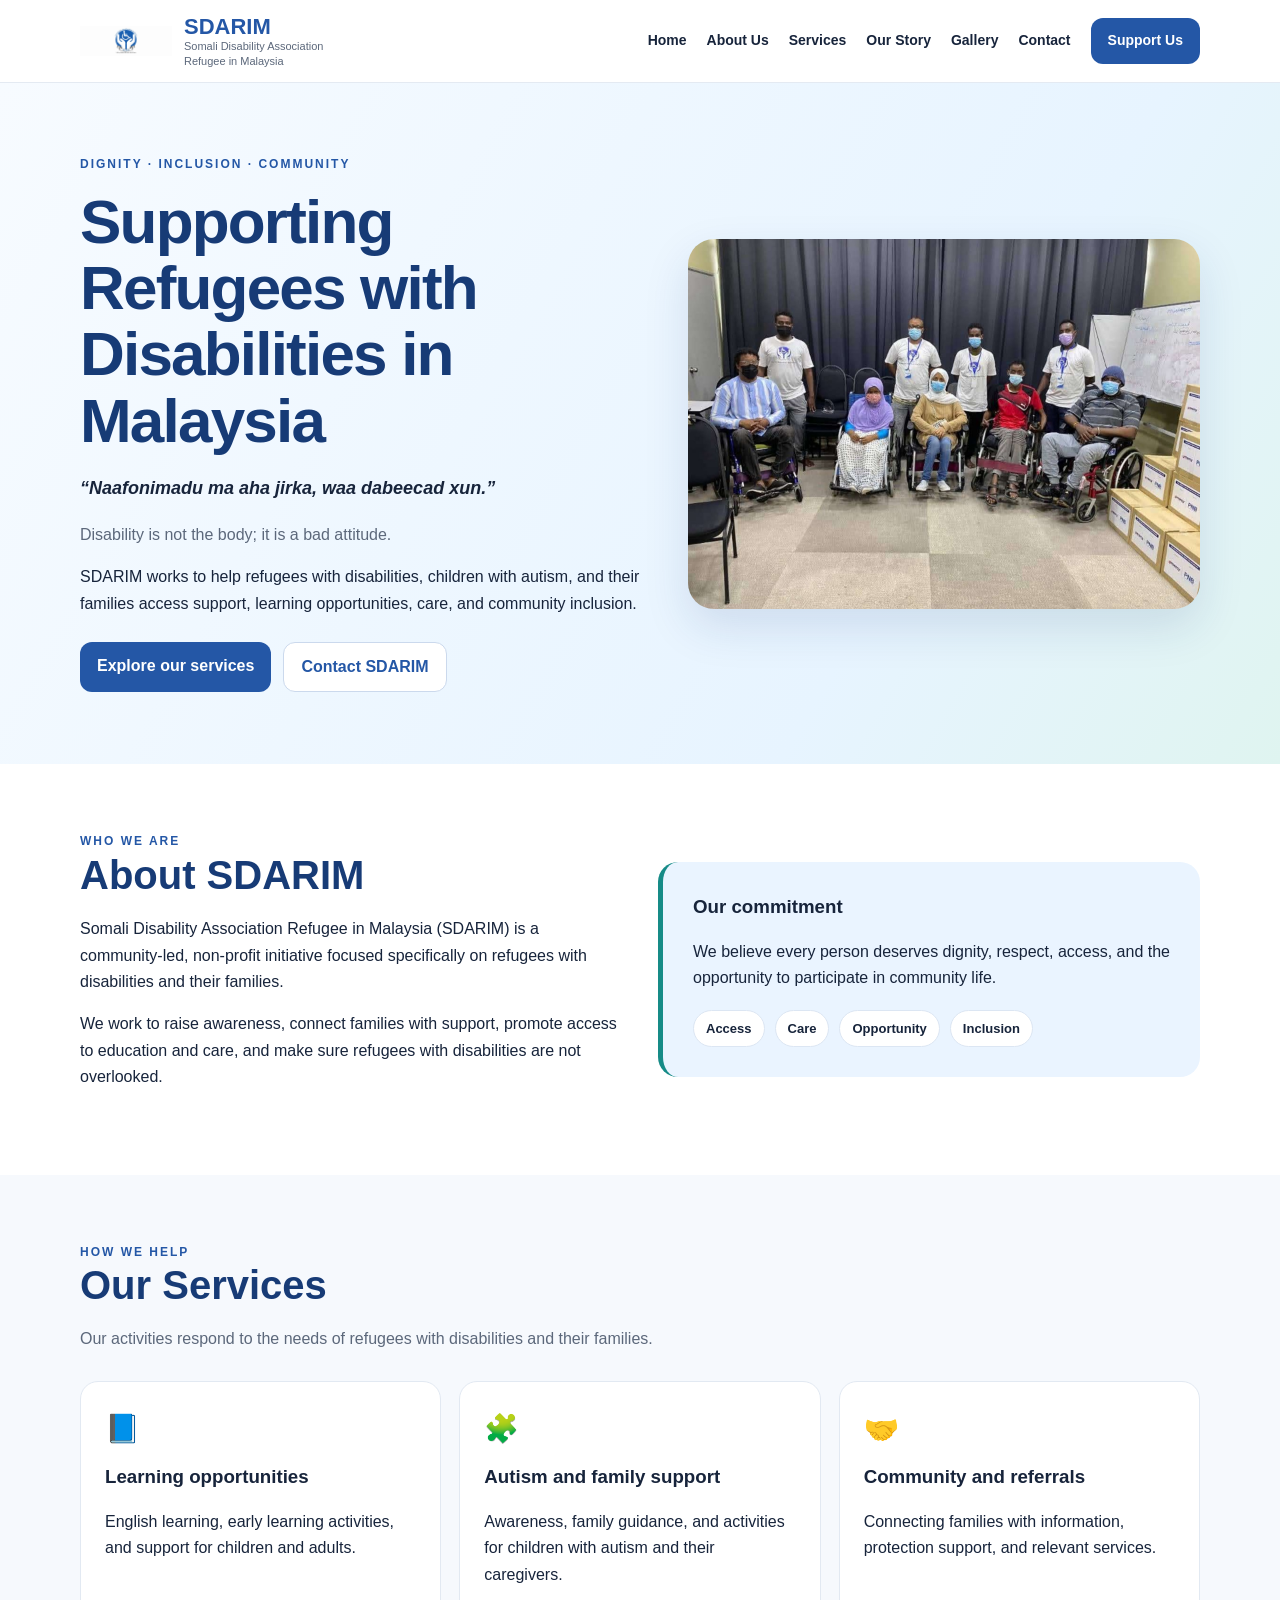
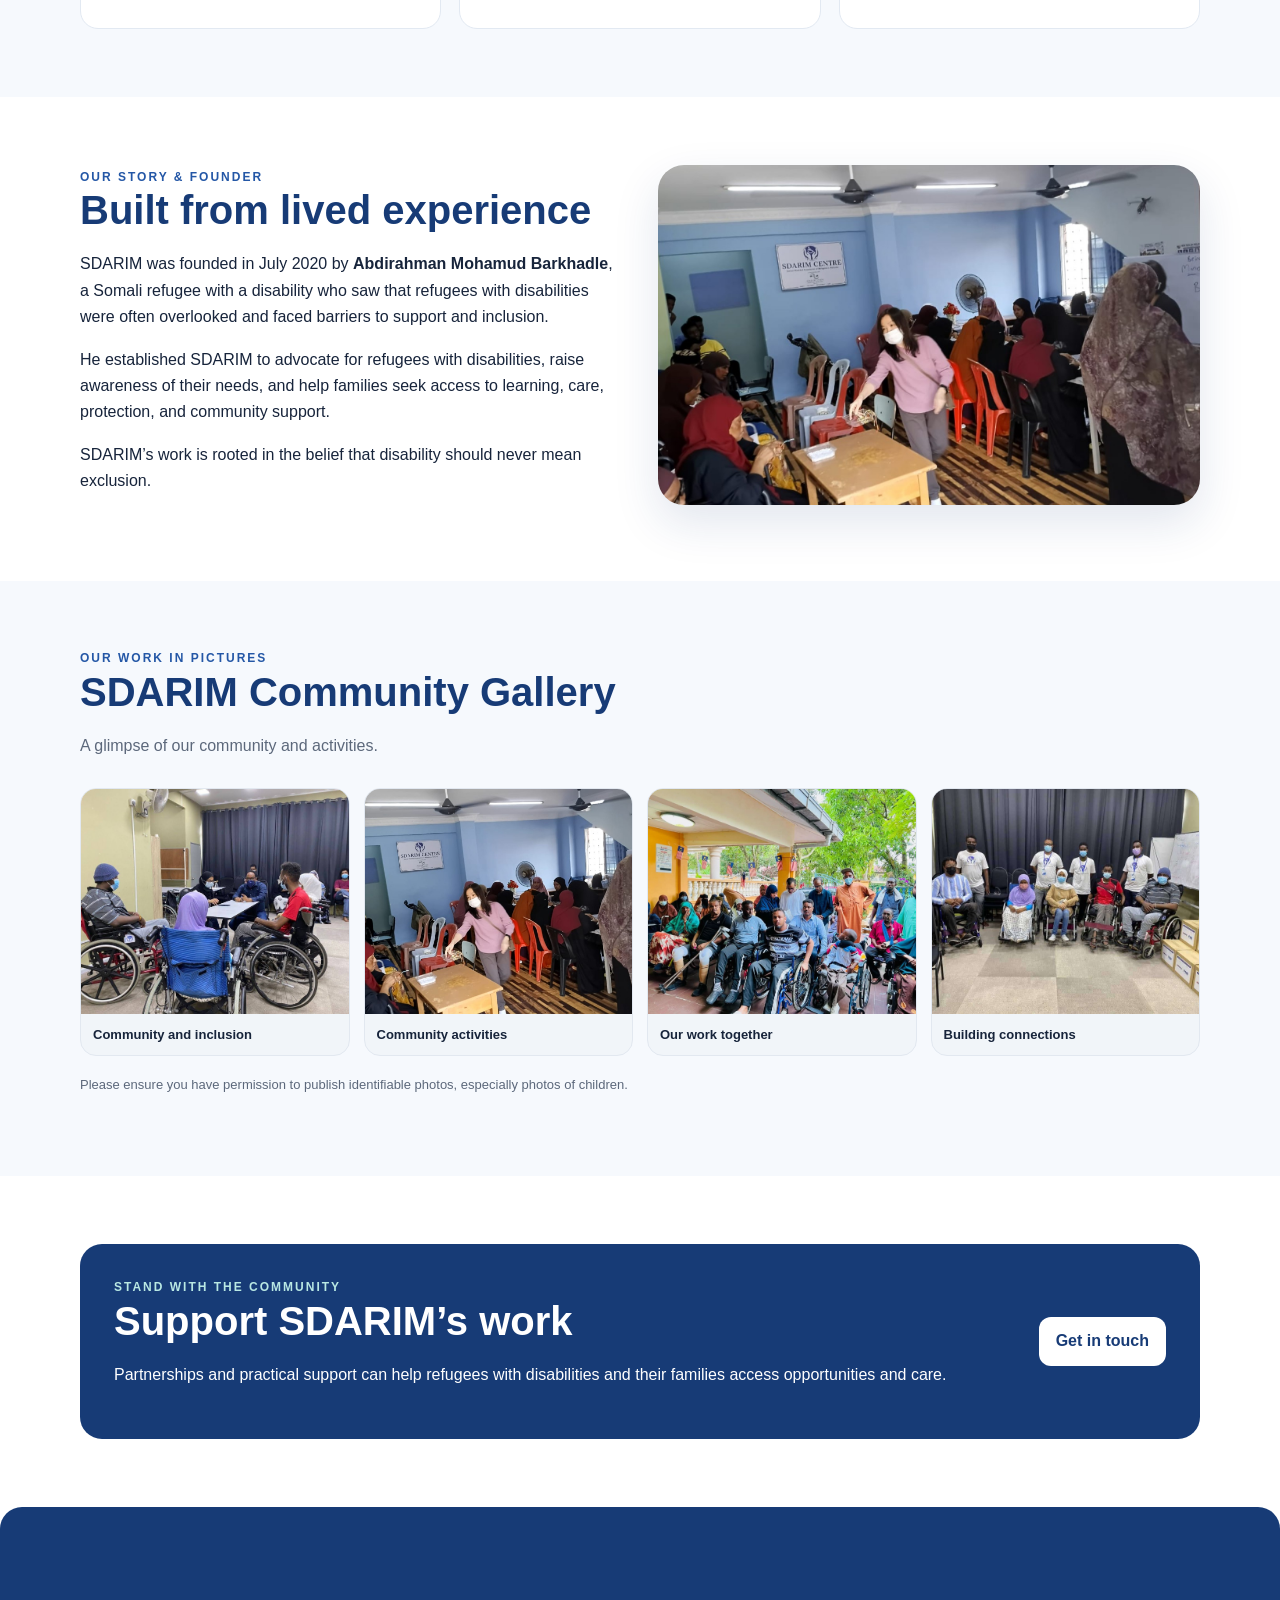
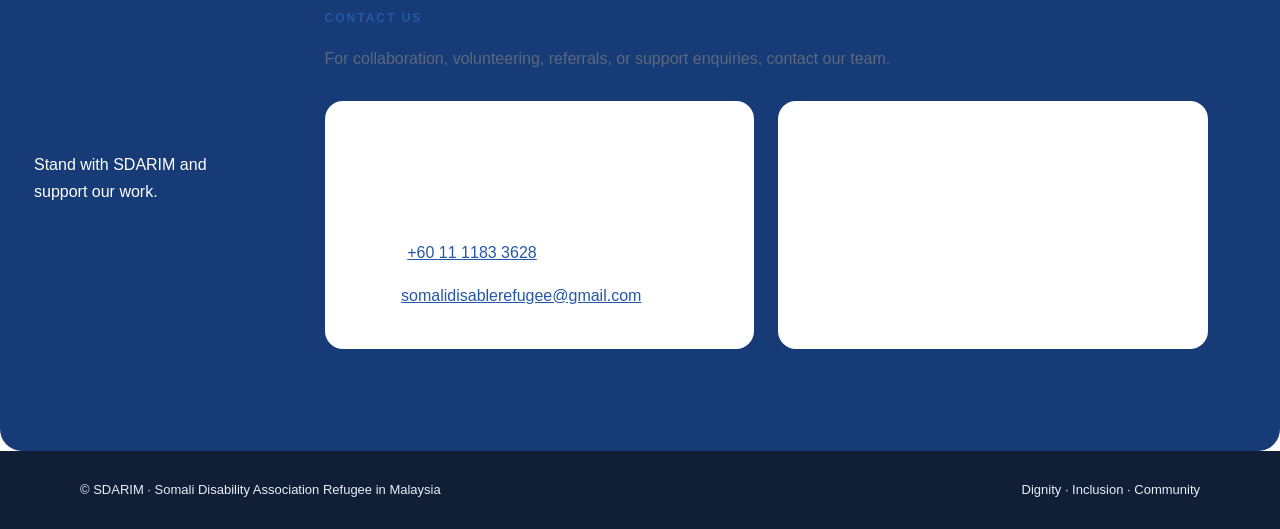
==== index.html @ 7290eeb4 "Update contact section in index.html Removed the heading from the contact section." ====
<!doctype html>
<html lang="en">
<head><meta name="google-site-verification" content="g4k-DjgxUIbmxsWFQPEtXurt75LcQ8C3dxma7ELyv8w" />
  <meta charset="utf-8">
  <meta name="viewport" content="width=device-width, initial-scale=1">
  <meta name="description" content="SDARIM advocates for refugees with disabilities and supports their families in Malaysia.">
  <title>SDARIM | Somali Disability Association Refugee in Malaysia</title>
  <style>
    :root{--blue:#2457a6;--blue-dark:#173b76;--sky:#eaf4ff;--teal:#168b87;--ink:#17243b;--muted:#5c687b;--white:#fff}
    *{box-sizing:border-box}html{scroll-behavior:smooth}body{margin:0;font-family:Arial,Helvetica,sans-serif;color:var(--ink);line-height:1.65;background:#fff}
    a{color:inherit}.wrap{width:min(1120px,92%);margin:auto}.site-header{position:sticky;top:0;z-index:10;background:rgba(255,255,255,.97);border-bottom:1px solid #e4eaf2}
    .header-inner{display:flex;align-items:center;justify-content:space-between;gap:22px;min-height:82px}.brand{display:flex;align-items:center;gap:12px;text-decoration:none;min-width:205px}.brand-mark{width:92px;height:60px;object-fit:contain;display:block}.brand strong{display:block;font-size:22px;color:var(--blue);line-height:1.15}.brand small{display:block;font-size:11px;line-height:1.3;color:var(--muted);max-width:180px}
    nav{display:flex;align-items:center;gap:20px;flex-wrap:wrap}nav a{text-decoration:none;font-size:14px;font-weight:700}nav a:hover{color:var(--blue)}.support-link,.btn{display:inline-block;border-radius:12px;padding:11px 17px;background:var(--blue);color:#fff;text-decoration:none;font-weight:700;border:0}.support-link:hover,.btn:hover{background:var(--blue-dark)}
    .hero{background:linear-gradient(120deg,#f7fbff 0%,#e7f4ff 70%,#dff4f0 100%);padding:72px 0}.hero-grid{display:grid;grid-template-columns:1.05fr .95fr;gap:42px;align-items:center}.eyebrow{text-transform:uppercase;letter-spacing:2px;font-size:12px;font-weight:800;color:var(--blue)}h1{font-size:clamp(38px,5.5vw,62px);line-height:1.07;letter-spacing:-1.8px;margin:14px 0 20px;color:var(--blue-dark)}h2{font-size:clamp(28px,4vw,40px);line-height:1.15;margin:0 0 18px;color:var(--blue-dark)}h3{margin:0 0 9px}.tagline{font-weight:800;font-style:italic;font-size:18px}.muted{color:var(--muted)}.hero-photo{width:100%;height:370px;object-fit:cover;border-radius:26px;box-shadow:0 18px 45px #183b7620}.hero-actions{display:flex;gap:12px;flex-wrap:wrap;margin-top:25px}.btn.secondary{background:#fff;color:var(--blue);border:1px solid #cbd9ed}
    section{padding:68px 0}.section-intro{max-width:760px;margin-bottom:28px}.about-grid,.story-grid{display:grid;grid-template-columns:1fr 1fr;gap:36px;align-items:center}.soft{background:#f6f9fd}.story-card{background:var(--sky);padding:30px;border-radius:20px;border-left:5px solid var(--teal)}.pill-row{display:flex;gap:10px;flex-wrap:wrap;margin-top:18px}.pill{background:#fff;border:1px solid #dce6f3;border-radius:999px;padding:7px 12px;font-size:13px;font-weight:700}
    .cards{display:grid;grid-template-columns:repeat(3,1fr);gap:18px}.card{padding:24px;border:1px solid #e2e9f2;border-radius:18px;background:#fff}.card-icon{font-size:28px;margin-bottom:10px}.gallery{display:grid;grid-template-columns:repeat(4,1fr);gap:14px}.gallery figure{margin:0;border-radius:16px;overflow:hidden;background:#f1f5f9;border:1px solid #e2e8f0}.gallery img{display:block;width:100%;height:225px;object-fit:cover}.gallery figcaption{padding:10px 12px;font-size:13px;font-weight:700}.callout{background:var(--blue-dark);color:#fff;border-radius:22px;padding:34px;display:flex;align-items:center;justify-content:space-between;gap:24px}.callout h2{color:#fff}.callout .btn{background:#fff;color:var(--blue-dark);white-space:nowrap}.contact-grid{display:grid;grid-template-columns:1fr 1fr;gap:24px}.contact-box{background:#ffffff;border-radius:18px;padding:24px}.contact-box a{color:var(--blue);overflow-wrap:anywhere}.site-footer{background:#101e36;color:#e7eef8;padding:28px 0;font-size:13px}.footer-inner{display:flex;justify-content:space-between;gap:16px;flex-wrap:wrap}
    @media(max-width:800px){.header-inner{align-items:flex-start;padding:14px 0;flex-direction:column}nav{gap:12px}.hero{padding:48px 0}.hero-grid,.about-grid,.story-grid,.contact-grid{grid-template-columns:1fr}.hero-photo{height:280px}.cards{grid-template-columns:1fr}.gallery{grid-template-columns:repeat(2,1fr)}section{padding:48px 0}.callout{align-items:flex-start;flex-direction:column}}
    @media(max-width:430px){.gallery{grid-template-columns:1fr}.gallery img{height:240px}nav a{font-size:13px}.brand-mark{width:42px;height:42px}}
    .contact-grid > div {
  background: #ffffff;
  min-height: 180px;
  border-radius: 18px;
  padding: 24px;
  box-sizing: border-box;
}
  </style>
</head>
<body>
<header class="site-header">
  <div class="wrap header-inner">
    <a class="brand" href="#home" aria-label="SDARIM home"><img class="brand-mark" src="sdarim-logo.jpg" alt="Official SDARIM logo"><span><strong>SDARIM</strong><small>Somali Disability Association Refugee in Malaysia</small></span></a>
    <nav aria-label="Main navigation">
      <a href="#home">Home</a><a href="#about">About Us</a><a href="#services">Services</a><a href="#story">Our Story</a><a href="#gallery">Gallery</a><a href="#contact">Contact</a><a class="support-link" href="#support">Support Us</a>
    </nav>
  </div>
</header>
<main>
  <section class="hero" id="home"><div class="wrap hero-grid">
    <div><div class="eyebrow">Dignity · Inclusion · Community</div><h1>Supporting Refugees with Disabilities in Malaysia</h1>
      <p class="tagline">“Naafonimadu ma aha jirka, waa dabeecad xun.”</p><p class="muted">Disability is not the body; it is a bad attitude.</p>
      <p>SDARIM works to help refugees with disabilities, children with autism, and their families access support, learning opportunities, care, and community inclusion.</p>
      <div class="hero-actions"><a class="btn" href="#services">Explore our services</a><a class="btn secondary" href="#contact">Contact SDARIM</a></div>
    </div>
    <img class="hero-photo" src="sdarim-community-1.jpg" alt="SDARIM community activity">
  </div></section>
  <section id="about"><div class="wrap about-grid">
    <div><div class="eyebrow">Who we are</div><h2>About SDARIM</h2><p>Somali Disability Association Refugee in Malaysia (SDARIM) is a community-led, non-profit initiative focused specifically on refugees with disabilities and their families.</p><p>We work to raise awareness, connect families with support, promote access to education and care, and make sure refugees with disabilities are not overlooked.</p></div>
    <div class="story-card"><h3>Our commitment</h3><p>We believe every person deserves dignity, respect, access, and the opportunity to participate in community life.</p><div class="pill-row"><span class="pill">Access</span><span class="pill">Care</span><span class="pill">Opportunity</span><span class="pill">Inclusion</span></div></div>
  </div></section>
  <section class="soft" id="services"><div class="wrap"><div class="section-intro"><div class="eyebrow">How we help</div><h2>Our Services</h2><p class="muted">Our activities respond to the needs of refugees with disabilities and their families.</p></div>
    <div class="cards">
      <article class="card"><div class="card-icon">📘</div><h3>Learning opportunities</h3><p>English learning, early learning activities, and support for children and adults.</p></article>
      <article class="card"><div class="card-icon">🧩</div><h3>Autism and family support</h3><p>Awareness, family guidance, and activities for children with autism and their caregivers.</p></article>
      <article class="card"><div class="card-icon">🤝</div><h3>Community and referrals</h3><p>Connecting families with information, protection support, and relevant services.</p></article>
    </div>
  </div></section>
  <section id="story"><div class="wrap story-grid">
    <div><div class="eyebrow">Our Story & Founder</div><h2>Built from lived experience</h2><p>SDARIM was founded in July 2020 by <strong>Abdirahman Mohamud Barkhadle</strong>, a Somali refugee with a disability who saw that refugees with disabilities were often overlooked and faced barriers to support and inclusion.</p><p>He established SDARIM to advocate for refugees with disabilities, raise awareness of their needs, and help families seek access to learning, care, protection, and community support.</p><p>SDARIM’s work is rooted in the belief that disability should never mean exclusion.</p></div>
    <figure style="margin:0"><img class="hero-photo" style="height:340px" src="sdarim-centre-1.jpg" alt="SDARIM community and disability inclusion activity"></figure>
  </div></section>
  <section class="soft" id="gallery"><div class="wrap"><div class="section-intro"><div class="eyebrow">Our work in pictures</div><h2>SDARIM Community Gallery</h2><p class="muted">A glimpse of our community and activities.</p></div>
    <div class="gallery">
      <figure><img src="sdarim-community-2.jpg" alt="SDARIM community photo"><figcaption>Community and inclusion</figcaption></figure>
      <figure><img src="sdarim-centre-1.jpg" alt="SDARIM community activity"><figcaption>Community activities</figcaption></figure>
      <figure><img src="sdarim-community-3.jpg" alt="SDARIM activity photo"><figcaption>Our work together</figcaption></figure>
      <figure><img src="sdarim-community-1.jpg" alt="SDARIM group activity"><figcaption>Building connections</figcaption></figure>
    </div>
    <p class="muted" style="font-size:13px;margin-top:18px">Please ensure you have permission to publish identifiable photos, especially photos of children.</p>
  </div></section>
  <section id="support"><div class="wrap"><div class="callout"><div><div class="eyebrow" style="color:#b9e8e3">Stand with the community</div><h2>Support SDARIM’s work</h2><p>Partnerships and practical support can help refugees with disabilities and their families access opportunities and care.</p></div><a class="btn" href="#contact">Get in touch</a></div></div></section>
  
    <div class="callout">
      Stand with SDARIM and support our work.
  <section id="contact"><div class="wrap"><div class="section-intro"><div class="eyebrow">Contact us</div><h2></h2><p class="muted">For collaboration, volunteering, referrals, or support enquiries, contact our team.</p></div>
    <div class="contact-grid"><div class="contact-box"><h3>SDARIM Centre</h3><p>SH-8, Jalan Sampadi,<br>Taman Setapak, 53000 Kuala Lumpur, Malaysia</p><p><strong>Phone:</strong> <a href="tel:+601111833628">+60 11 1183 3628</a></p><p><strong>Email:</strong> <a href="mailto:somalidisablerefugee@gmail.com">somalidisablerefugee@gmail.com</a></p></div><div class="contact-box"><h3>Our purpose</h3><p>Advocacy and community support for refugees with disabilities in Malaysia.</p><p>We welcome respectful collaboration that supports dignity, access, and inclusion.</p></div></div>
  </div></section>
</main>
<footer class="site-footer"><div class="wrap footer-inner"><span>© SDARIM · Somali Disability Association Refugee in Malaysia</span><span>Dignity · Inclusion · Community</span></div></footer>
</body>
</html>
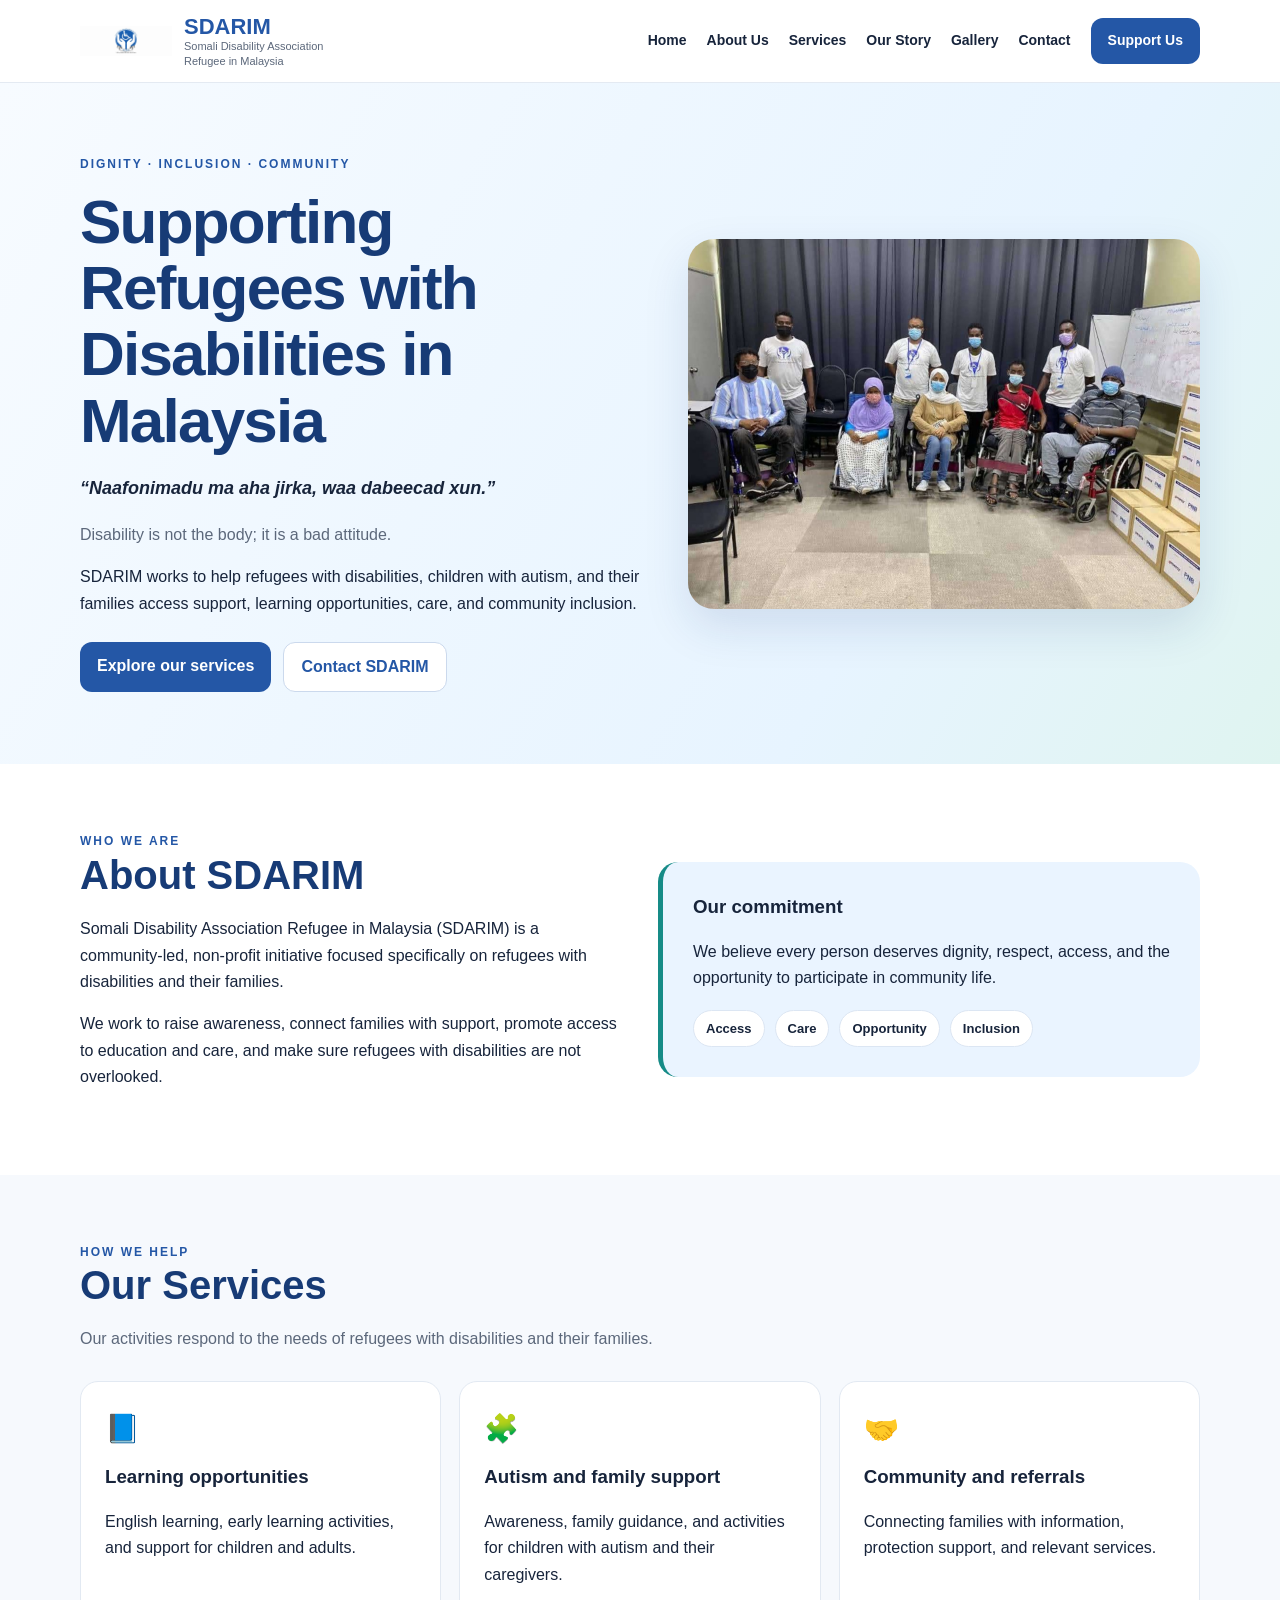
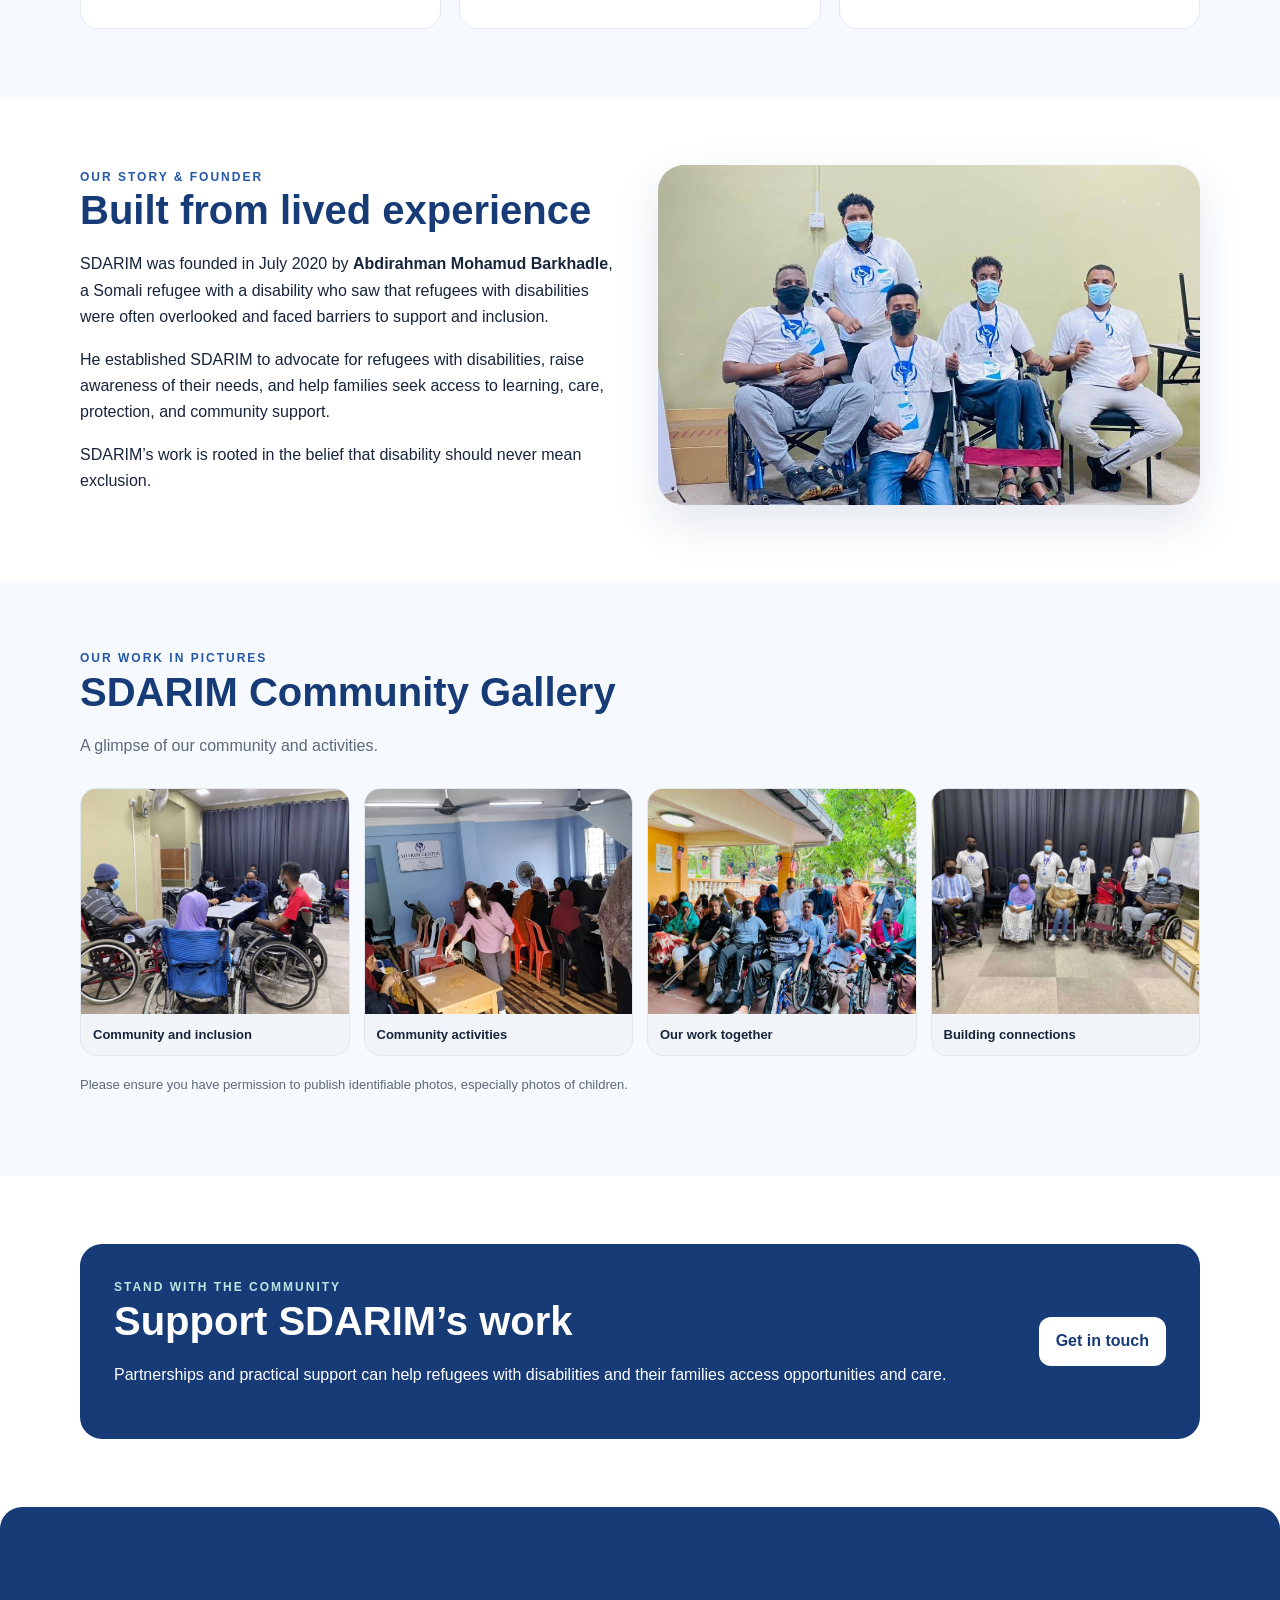
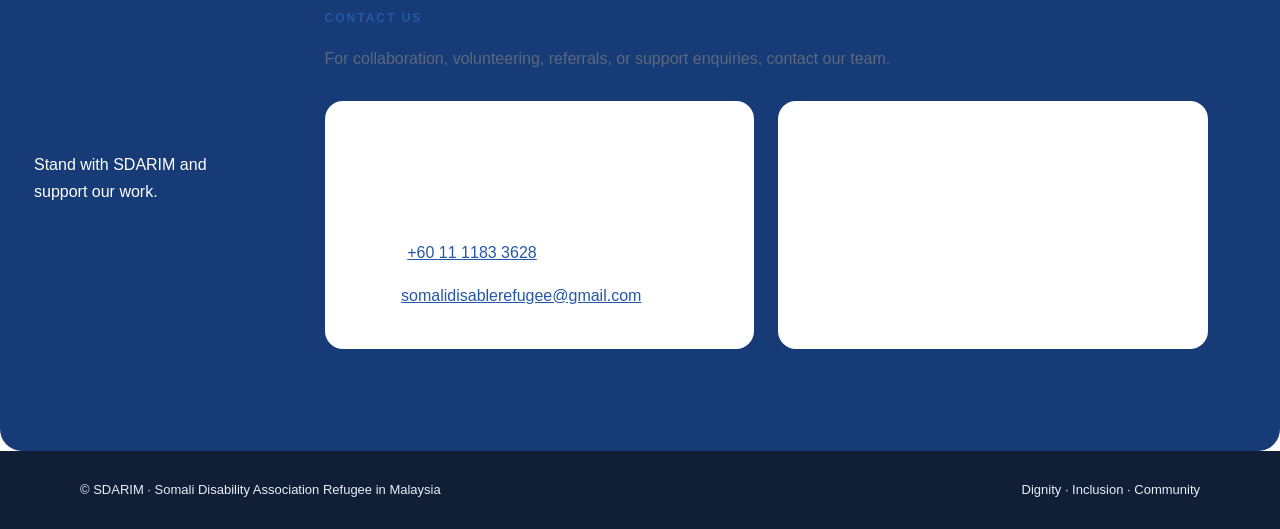
==== commit ffdb2676: "Update image source in index.html" ====
--- a/index.html
+++ b/index.html
@@ -56,7 +56,7 @@
   </div></section>
   <section id="story"><div class="wrap story-grid">
     <div><div class="eyebrow">Our Story & Founder</div><h2>Built from lived experience</h2><p>SDARIM was founded in July 2020 by <strong>Abdirahman Mohamud Barkhadle</strong>, a Somali refugee with a disability who saw that refugees with disabilities were often overlooked and faced barriers to support and inclusion.</p><p>He established SDARIM to advocate for refugees with disabilities, raise awareness of their needs, and help families seek access to learning, care, protection, and community support.</p><p>SDARIM’s work is rooted in the belief that disability should never mean exclusion.</p></div>
-    <figure style="margin:0"><img class="hero-photo" style="height:340px" src="sdarim-centre-1.jpg" alt="SDARIM community and disability inclusion activity"></figure>
+    <figure style="margin:0"><img class="hero-photo" style="height:340px" src="IMG-20250208-WA0038.jpg" alt="SDARIM community and disability inclusion activity"></figure>
   </div></section>
   <section class="soft" id="gallery"><div class="wrap"><div class="section-intro"><div class="eyebrow">Our work in pictures</div><h2>SDARIM Community Gallery</h2><p class="muted">A glimpse of our community and activities.</p></div>
     <div class="gallery">
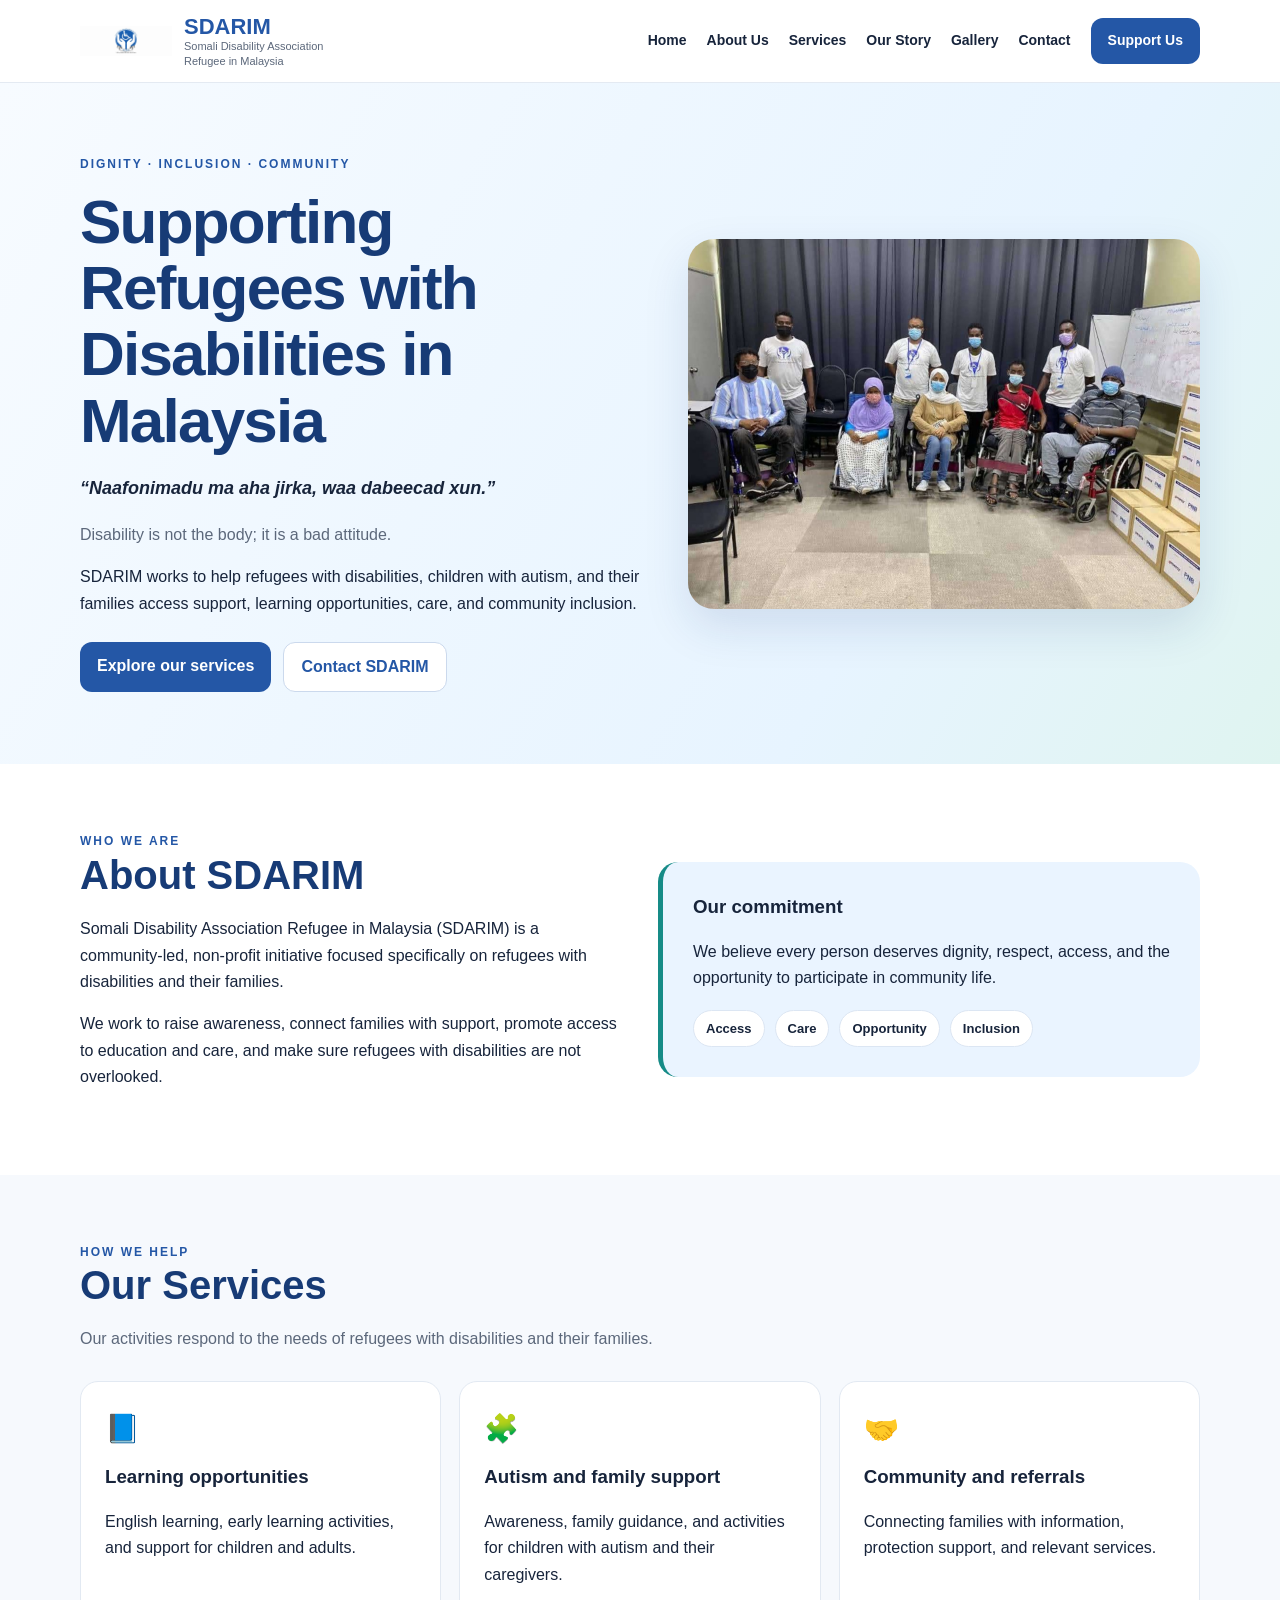
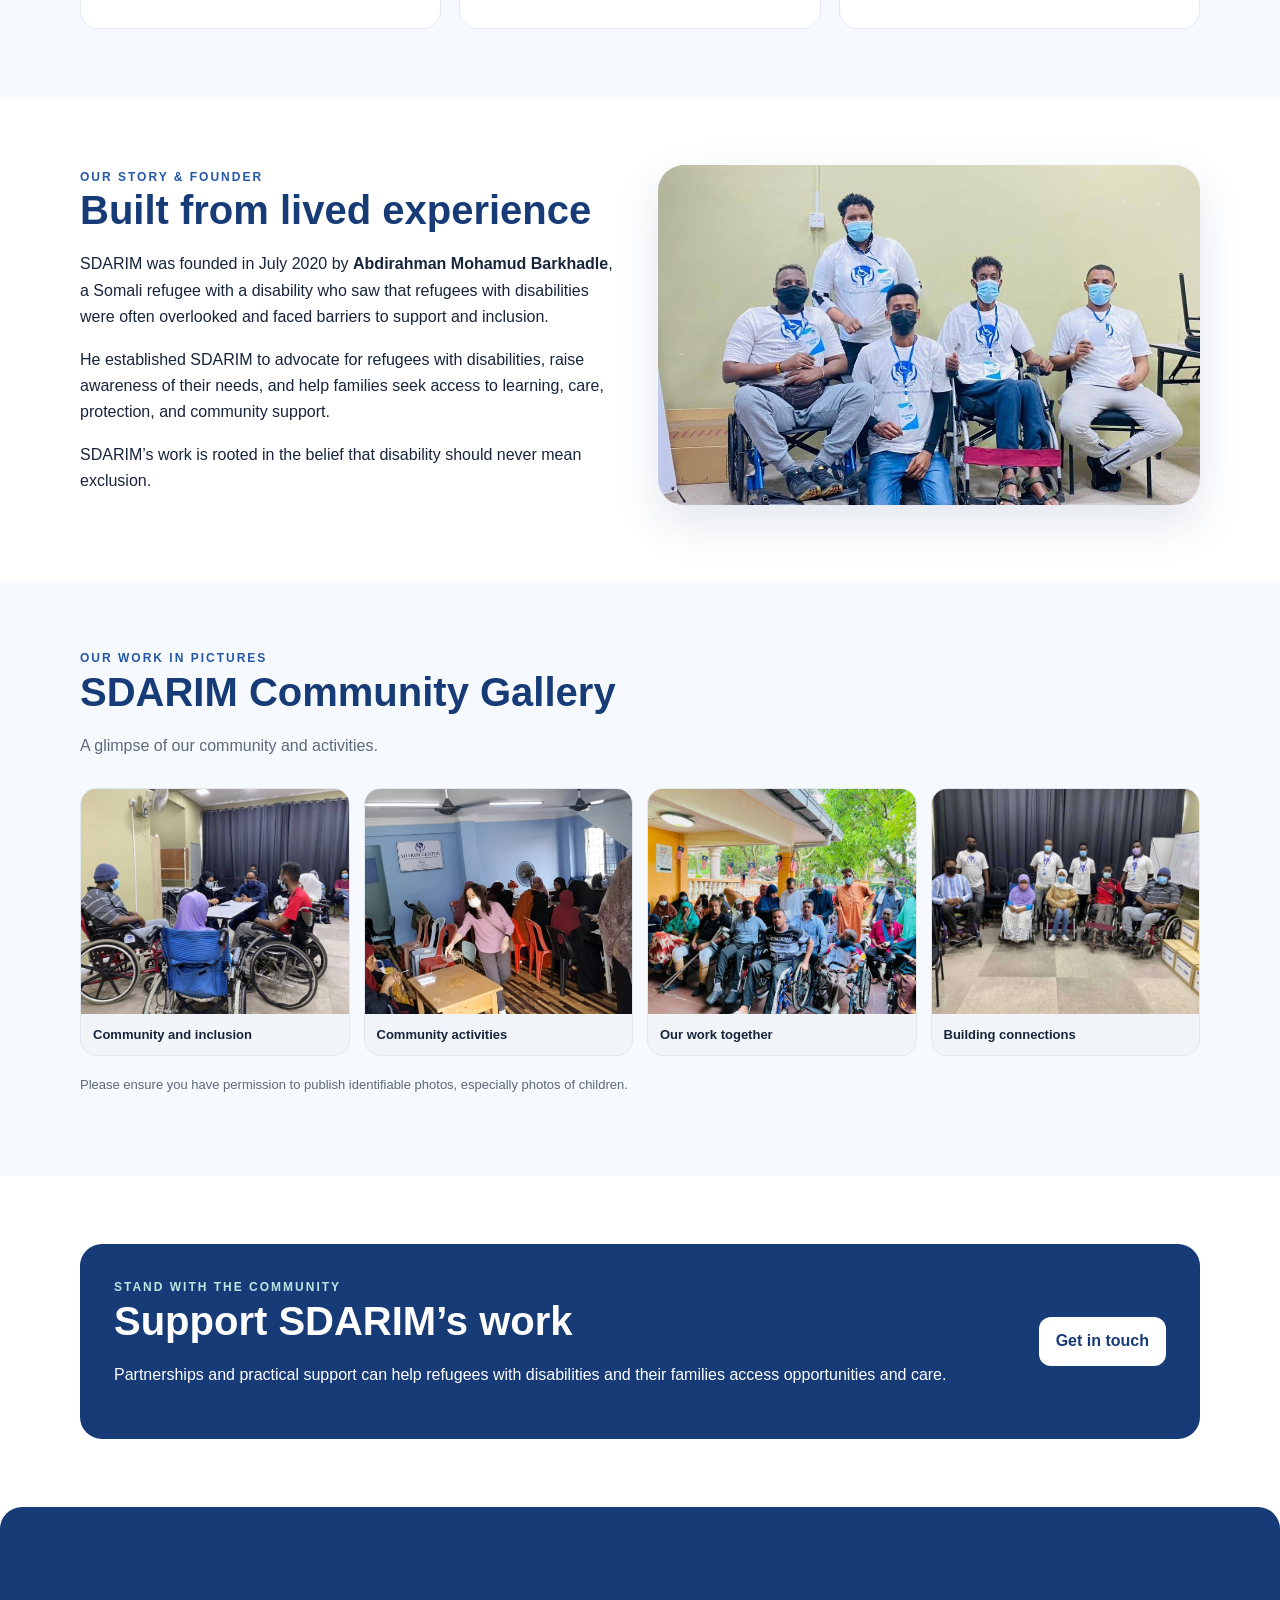
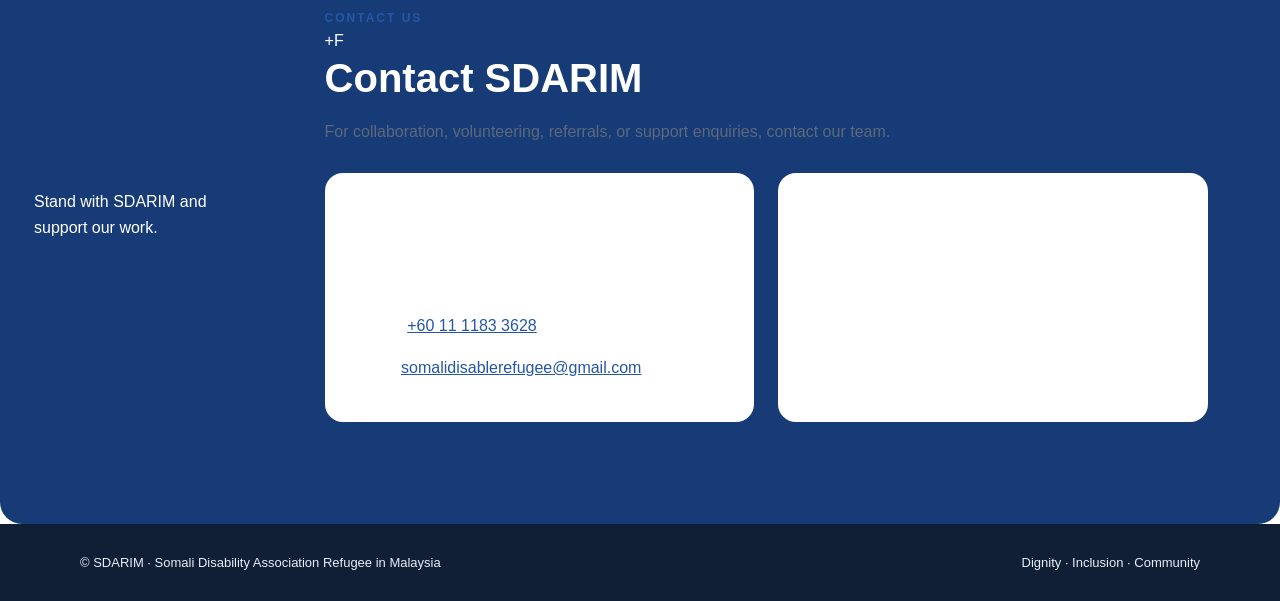
==== commit 54c14ebe: "Update index.html" ====
--- a/index.html
+++ b/index.html
@@ -71,7 +71,7 @@
   
     <div class="callout">
       Stand with SDARIM and support our work.
-  <section id="contact"><div class="wrap"><div class="section-intro"><div class="eyebrow">Contact us</div><h2></h2><p class="muted">For collaboration, volunteering, referrals, or support enquiries, contact our team.</p></div>
+  <section id="contact"><div class="wrap"><div class="section-intro"><div class="eyebrow">Contact us</div>+F<h2>Contact SDARIM</h2><p class="muted">For collaboration, volunteering, referrals, or support enquiries, contact our team.</p></div>
     <div class="contact-grid"><div class="contact-box"><h3>SDARIM Centre</h3><p>SH-8, Jalan Sampadi,<br>Taman Setapak, 53000 Kuala Lumpur, Malaysia</p><p><strong>Phone:</strong> <a href="tel:+601111833628">+60 11 1183 3628</a></p><p><strong>Email:</strong> <a href="mailto:somalidisablerefugee@gmail.com">somalidisablerefugee@gmail.com</a></p></div><div class="contact-box"><h3>Our purpose</h3><p>Advocacy and community support for refugees with disabilities in Malaysia.</p><p>We welcome respectful collaboration that supports dignity, access, and inclusion.</p></div></div>
   </div></section>
 </main>
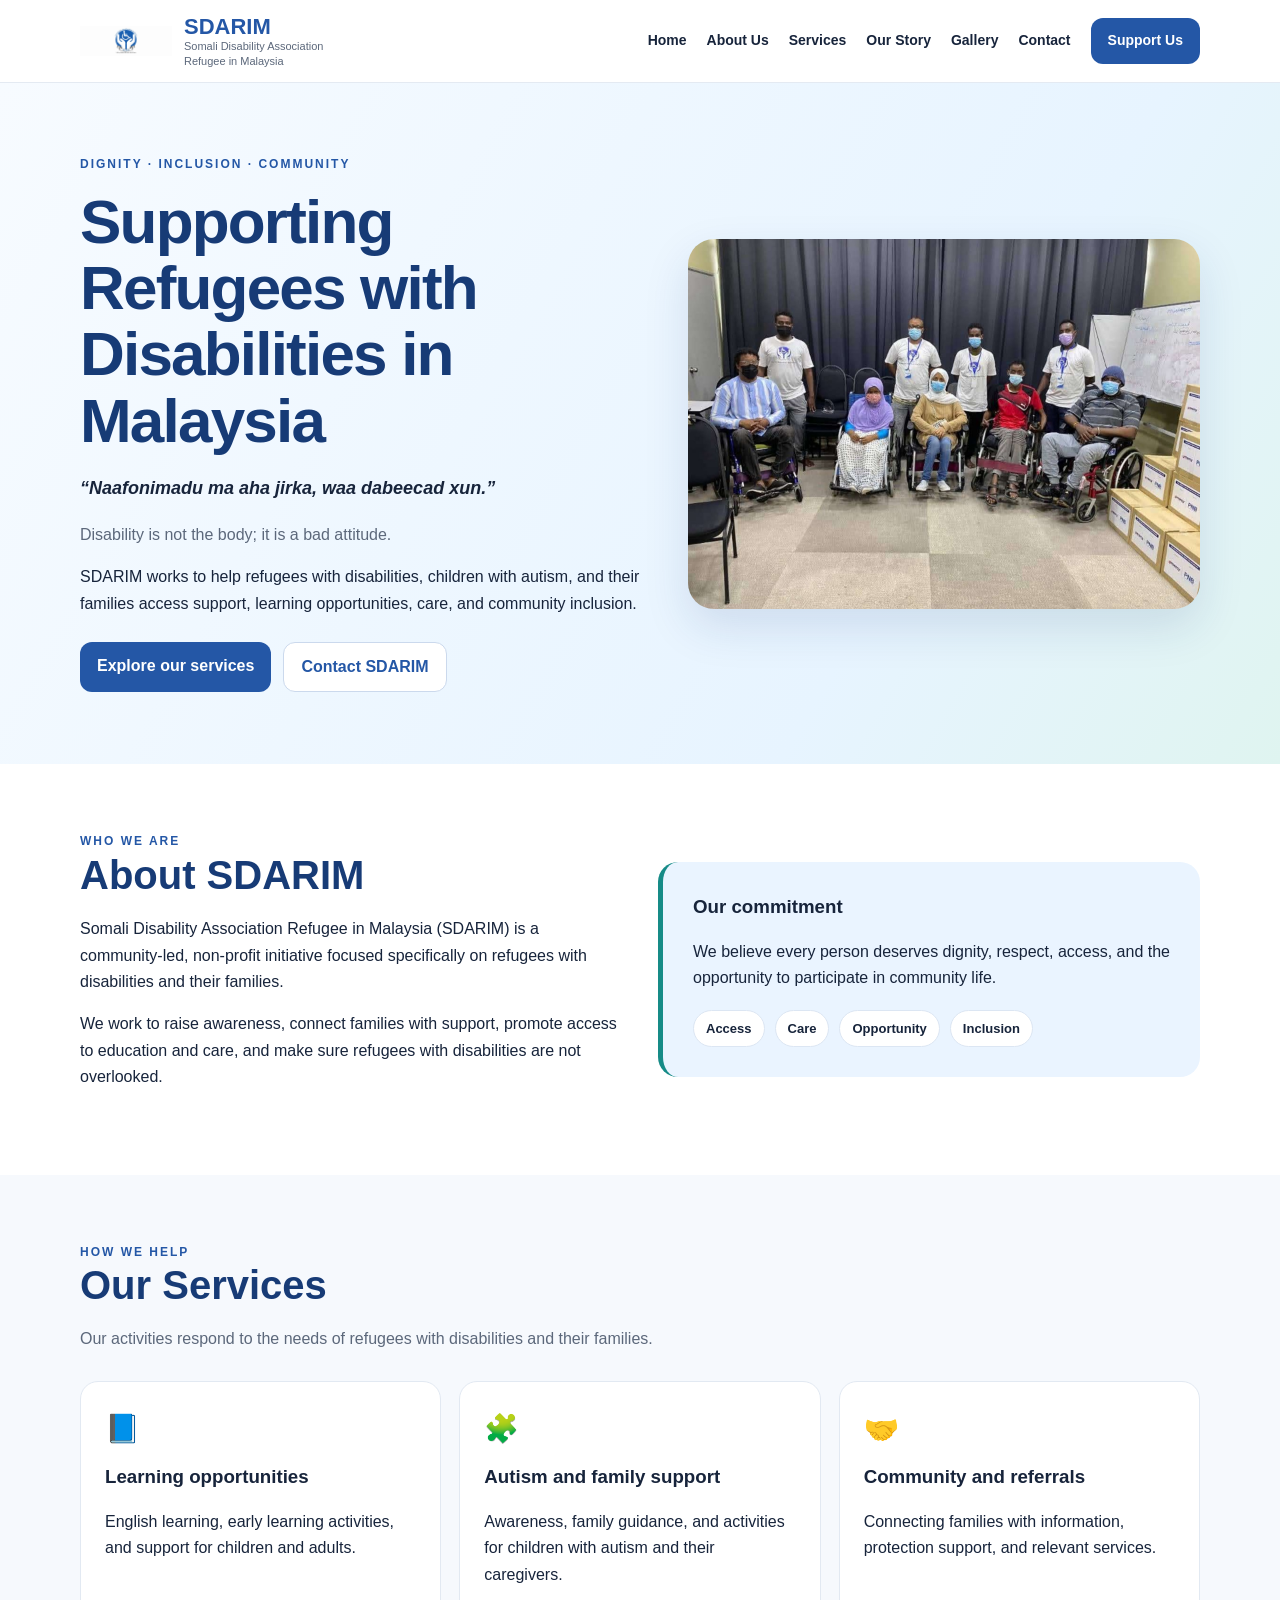
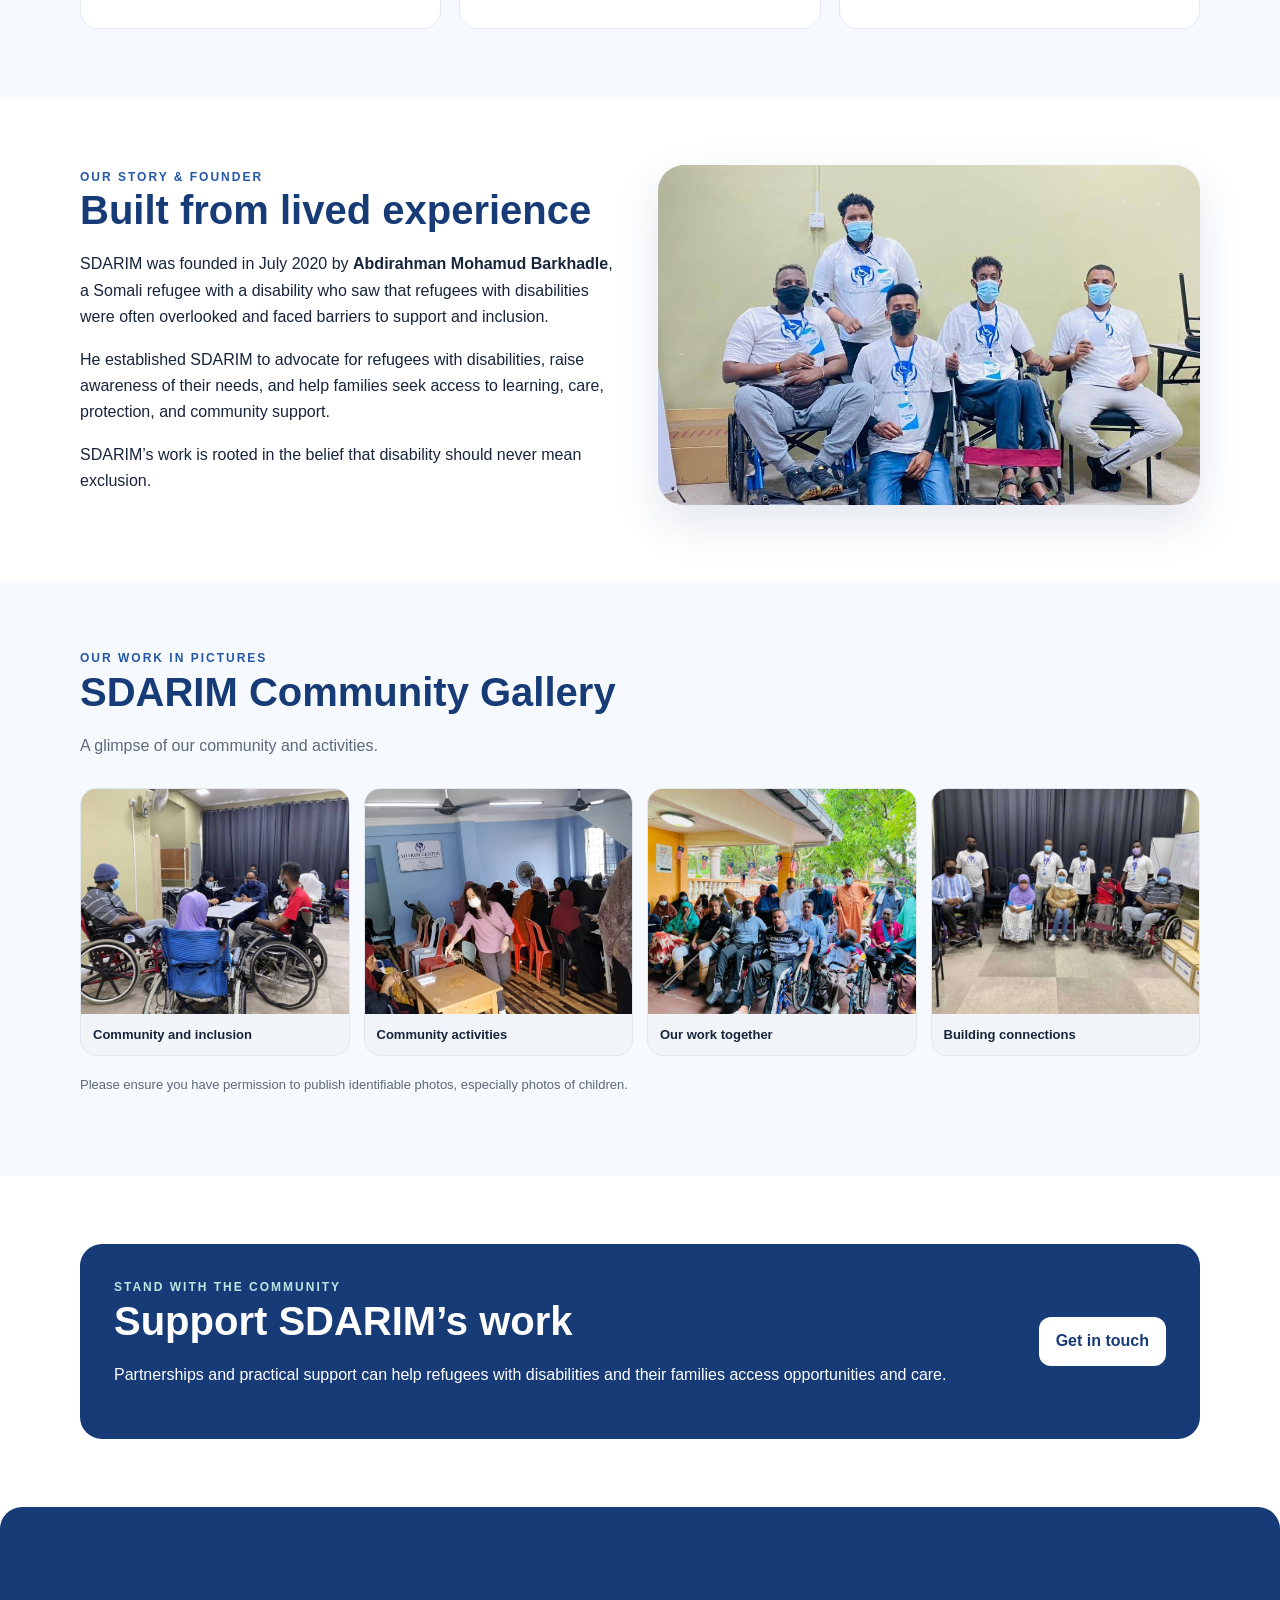
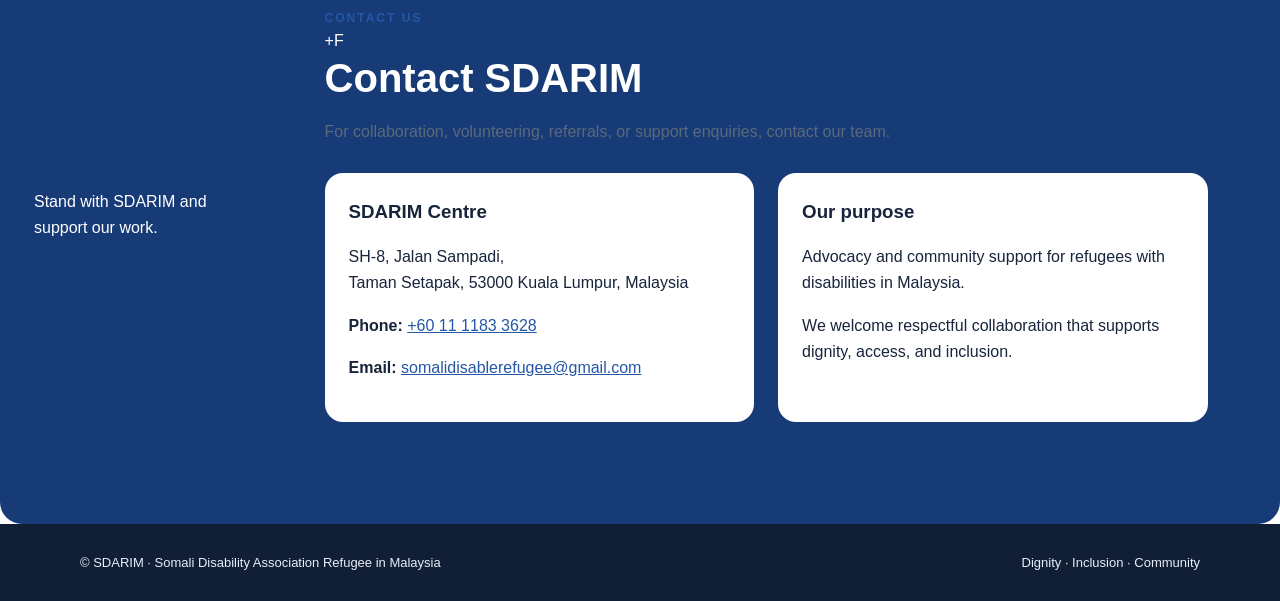
==== commit dbe51be6: "Update contact box styles in index.html Added styles for contact box headings and text color." ====
--- a/index.html
+++ b/index.html
@@ -13,7 +13,8 @@
     nav{display:flex;align-items:center;gap:20px;flex-wrap:wrap}nav a{text-decoration:none;font-size:14px;font-weight:700}nav a:hover{color:var(--blue)}.support-link,.btn{display:inline-block;border-radius:12px;padding:11px 17px;background:var(--blue);color:#fff;text-decoration:none;font-weight:700;border:0}.support-link:hover,.btn:hover{background:var(--blue-dark)}
     .hero{background:linear-gradient(120deg,#f7fbff 0%,#e7f4ff 70%,#dff4f0 100%);padding:72px 0}.hero-grid{display:grid;grid-template-columns:1.05fr .95fr;gap:42px;align-items:center}.eyebrow{text-transform:uppercase;letter-spacing:2px;font-size:12px;font-weight:800;color:var(--blue)}h1{font-size:clamp(38px,5.5vw,62px);line-height:1.07;letter-spacing:-1.8px;margin:14px 0 20px;color:var(--blue-dark)}h2{font-size:clamp(28px,4vw,40px);line-height:1.15;margin:0 0 18px;color:var(--blue-dark)}h3{margin:0 0 9px}.tagline{font-weight:800;font-style:italic;font-size:18px}.muted{color:var(--muted)}.hero-photo{width:100%;height:370px;object-fit:cover;border-radius:26px;box-shadow:0 18px 45px #183b7620}.hero-actions{display:flex;gap:12px;flex-wrap:wrap;margin-top:25px}.btn.secondary{background:#fff;color:var(--blue);border:1px solid #cbd9ed}
     section{padding:68px 0}.section-intro{max-width:760px;margin-bottom:28px}.about-grid,.story-grid{display:grid;grid-template-columns:1fr 1fr;gap:36px;align-items:center}.soft{background:#f6f9fd}.story-card{background:var(--sky);padding:30px;border-radius:20px;border-left:5px solid var(--teal)}.pill-row{display:flex;gap:10px;flex-wrap:wrap;margin-top:18px}.pill{background:#fff;border:1px solid #dce6f3;border-radius:999px;padding:7px 12px;font-size:13px;font-weight:700}
-    .cards{display:grid;grid-template-columns:repeat(3,1fr);gap:18px}.card{padding:24px;border:1px solid #e2e9f2;border-radius:18px;background:#fff}.card-icon{font-size:28px;margin-bottom:10px}.gallery{display:grid;grid-template-columns:repeat(4,1fr);gap:14px}.gallery figure{margin:0;border-radius:16px;overflow:hidden;background:#f1f5f9;border:1px solid #e2e8f0}.gallery img{display:block;width:100%;height:225px;object-fit:cover}.gallery figcaption{padding:10px 12px;font-size:13px;font-weight:700}.callout{background:var(--blue-dark);color:#fff;border-radius:22px;padding:34px;display:flex;align-items:center;justify-content:space-between;gap:24px}.callout h2{color:#fff}.callout .btn{background:#fff;color:var(--blue-dark);white-space:nowrap}.contact-grid{display:grid;grid-template-columns:1fr 1fr;gap:24px}.contact-box{background:#ffffff;border-radius:18px;padding:24px}.contact-box a{color:var(--blue);overflow-wrap:anywhere}.site-footer{background:#101e36;color:#e7eef8;padding:28px 0;font-size:13px}.footer-inner{display:flex;justify-content:space-between;gap:16px;flex-wrap:wrap}
+   
+  .cards{display:grid;grid-template-columns:repeat(3,1fr);gap:18px}.card{padding:24px;border:1px solid #e2e9f2;border-radius:18px;background:#fff}.card-icon{font-size:28px;margin-bottom:10px}.gallery{display:grid;grid-template-columns:repeat(4,1fr);gap:14px}.gallery figure{margin:0;border-radius:16px;overflow:hidden;background:#f1f5f9;border:1px solid #e2e8f0}.gallery img{display:block;width:100%;height:225px;object-fit:cover}.gallery figcaption{padding:10px 12px;font-size:13px;font-weight:700}.callout{background:var(--blue-dark);color:#fff;border-radius:22px;padding:34px;display:flex;align-items:center;justify-content:space-between;gap:24px}.callout h2{color:#fff}.callout .btn{background:#fff;color:var(--blue-dark);white-space:nowrap}.contact-grid{display:grid;grid-template-columns:1fr 1fr;gap:24px}.contact-box{background:#ffffff;border-radius:18px;padding:24px}.contact-box a{color:var(--blue);overflow-wrap:anywhere}.site-footer{background:#101e36;color:#e7eef8;padding:28px 0;font-size:13px}.footer-inner{display:flex;justify-content:space-between;gap:16px;flex-wrap:wrap}
     @media(max-width:800px){.header-inner{align-items:flex-start;padding:14px 0;flex-direction:column}nav{gap:12px}.hero{padding:48px 0}.hero-grid,.about-grid,.story-grid,.contact-grid{grid-template-columns:1fr}.hero-photo{height:280px}.cards{grid-template-columns:1fr}.gallery{grid-template-columns:repeat(2,1fr)}section{padding:48px 0}.callout{align-items:flex-start;flex-direction:column}}
     @media(max-width:430px){.gallery{grid-template-columns:1fr}.gallery img{height:240px}nav a{font-size:13px}.brand-mark{width:42px;height:42px}}
     .contact-grid > div {
@@ -22,6 +23,11 @@
   border-radius: 18px;
   padding: 24px;
   box-sizing: border-box;
+}
+    .contact-box h3,
+.contact-box p,
+.contact-box strong {
+  color: #17243b;
 }
   </style>
 </head>
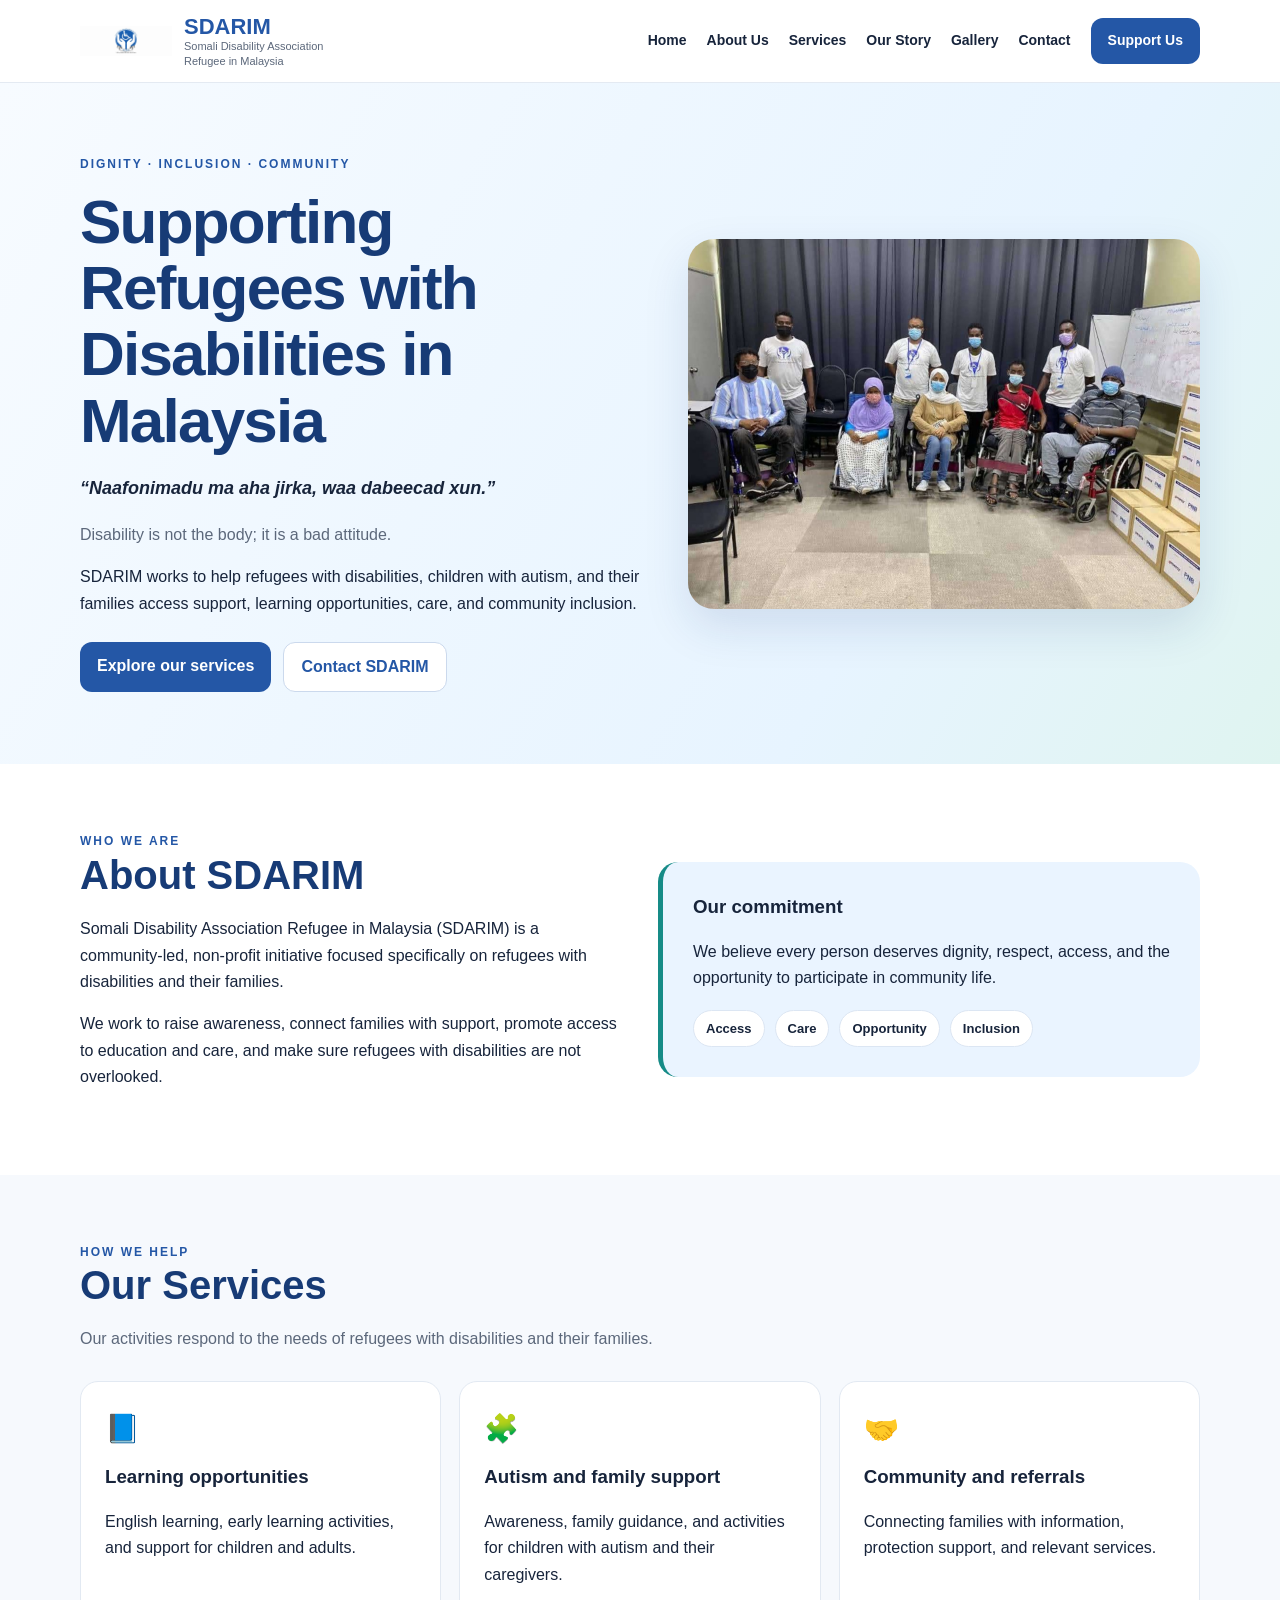
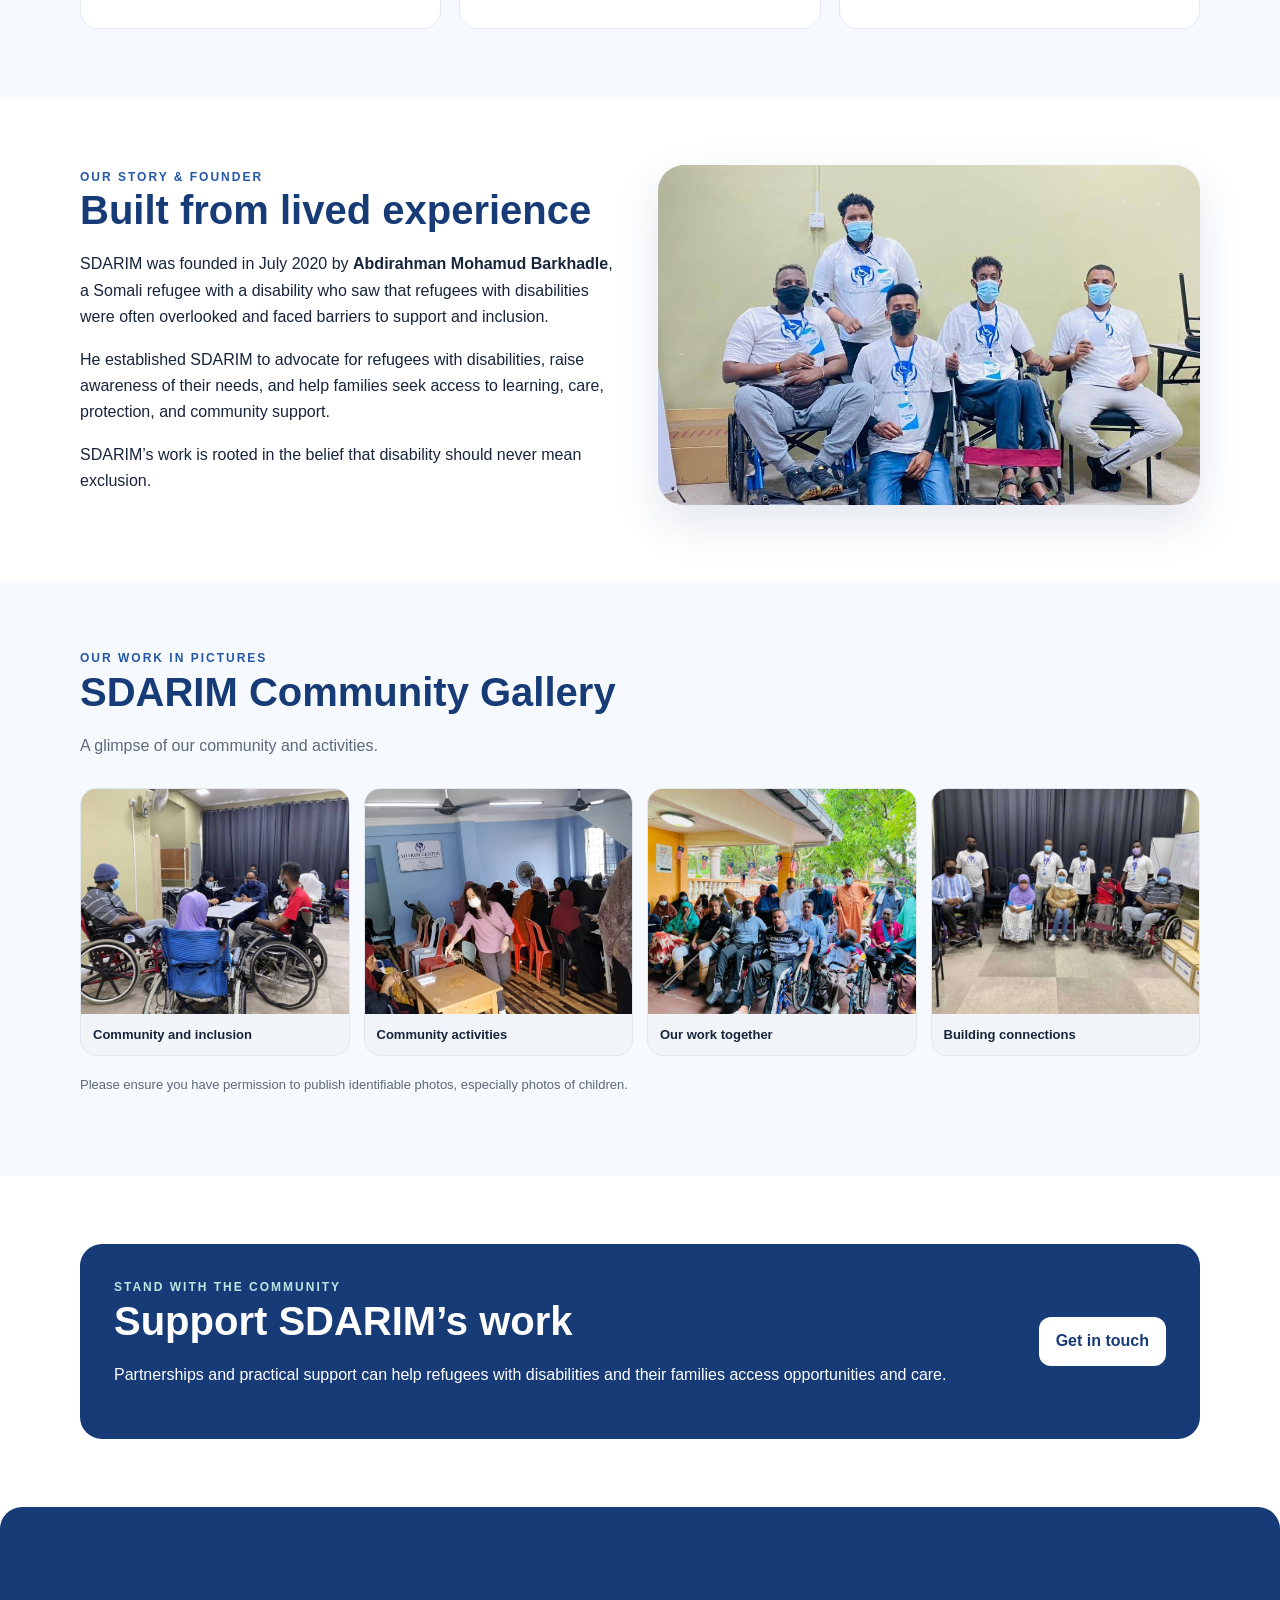
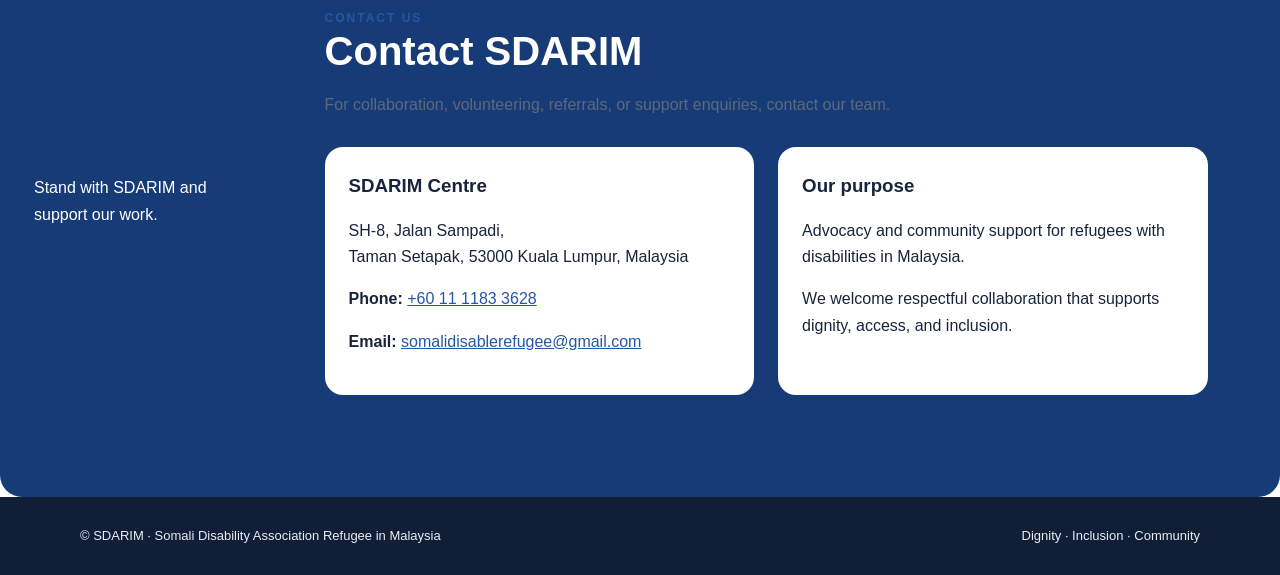
==== commit a5656dc2: "Fix contact section formatting in index.html Corrected HTML structure and fixed formatting issues in" ====
--- a/index.html
+++ b/index.html
@@ -77,7 +77,7 @@
   
     <div class="callout">
       Stand with SDARIM and support our work.
-  <section id="contact"><div class="wrap"><div class="section-intro"><div class="eyebrow">Contact us</div>+F<h2>Contact SDARIM</h2><p class="muted">For collaboration, volunteering, referrals, or support enquiries, contact our team.</p></div>
+  <section id="contact"><div class="wrap"><div class="section-intro"><div class="eyebrow">Contact us</div> <h2>Contact SDARIM</h2><p class="muted">For collaboration, volunteering, referrals, or support enquiries, contact our team.</p></div>
     <div class="contact-grid"><div class="contact-box"><h3>SDARIM Centre</h3><p>SH-8, Jalan Sampadi,<br>Taman Setapak, 53000 Kuala Lumpur, Malaysia</p><p><strong>Phone:</strong> <a href="tel:+601111833628">+60 11 1183 3628</a></p><p><strong>Email:</strong> <a href="mailto:somalidisablerefugee@gmail.com">somalidisablerefugee@gmail.com</a></p></div><div class="contact-box"><h3>Our purpose</h3><p>Advocacy and community support for refugees with disabilities in Malaysia.</p><p>We welcome respectful collaboration that supports dignity, access, and inclusion.</p></div></div>
   </div></section>
 </main>
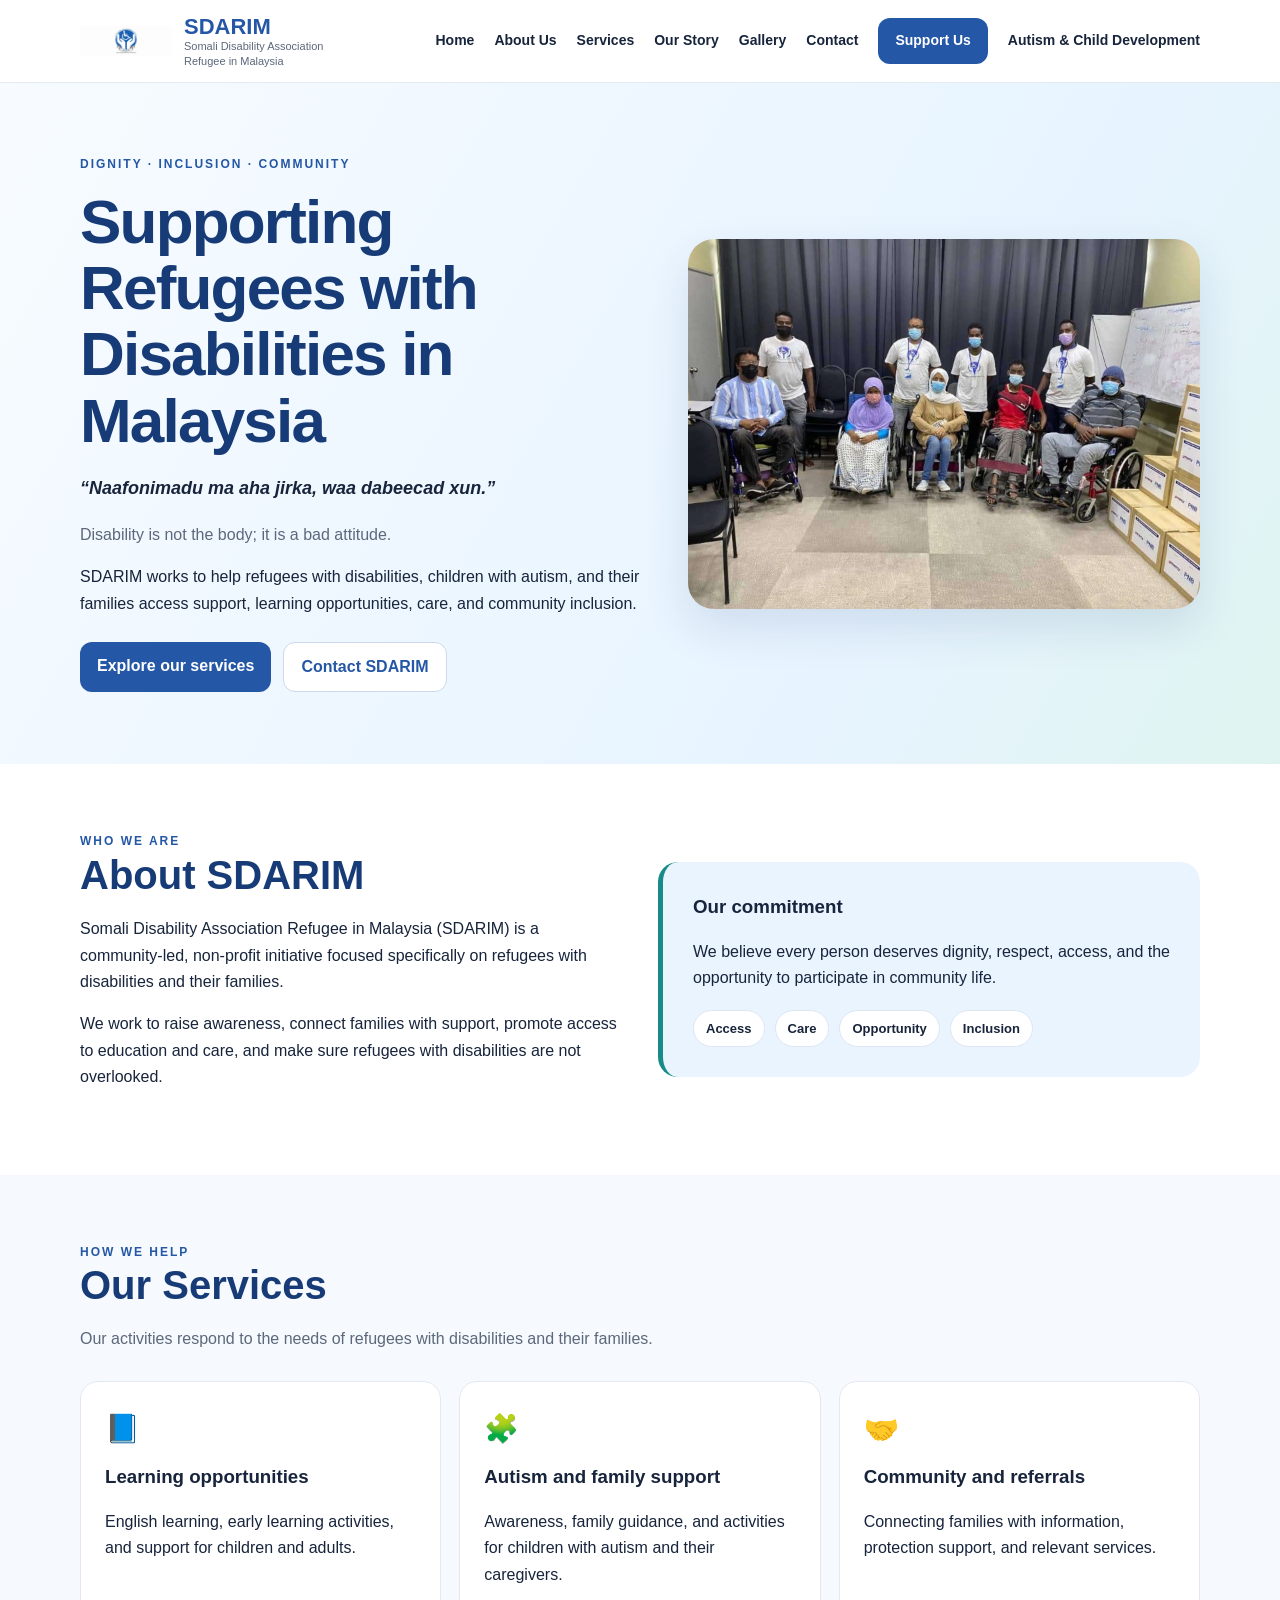
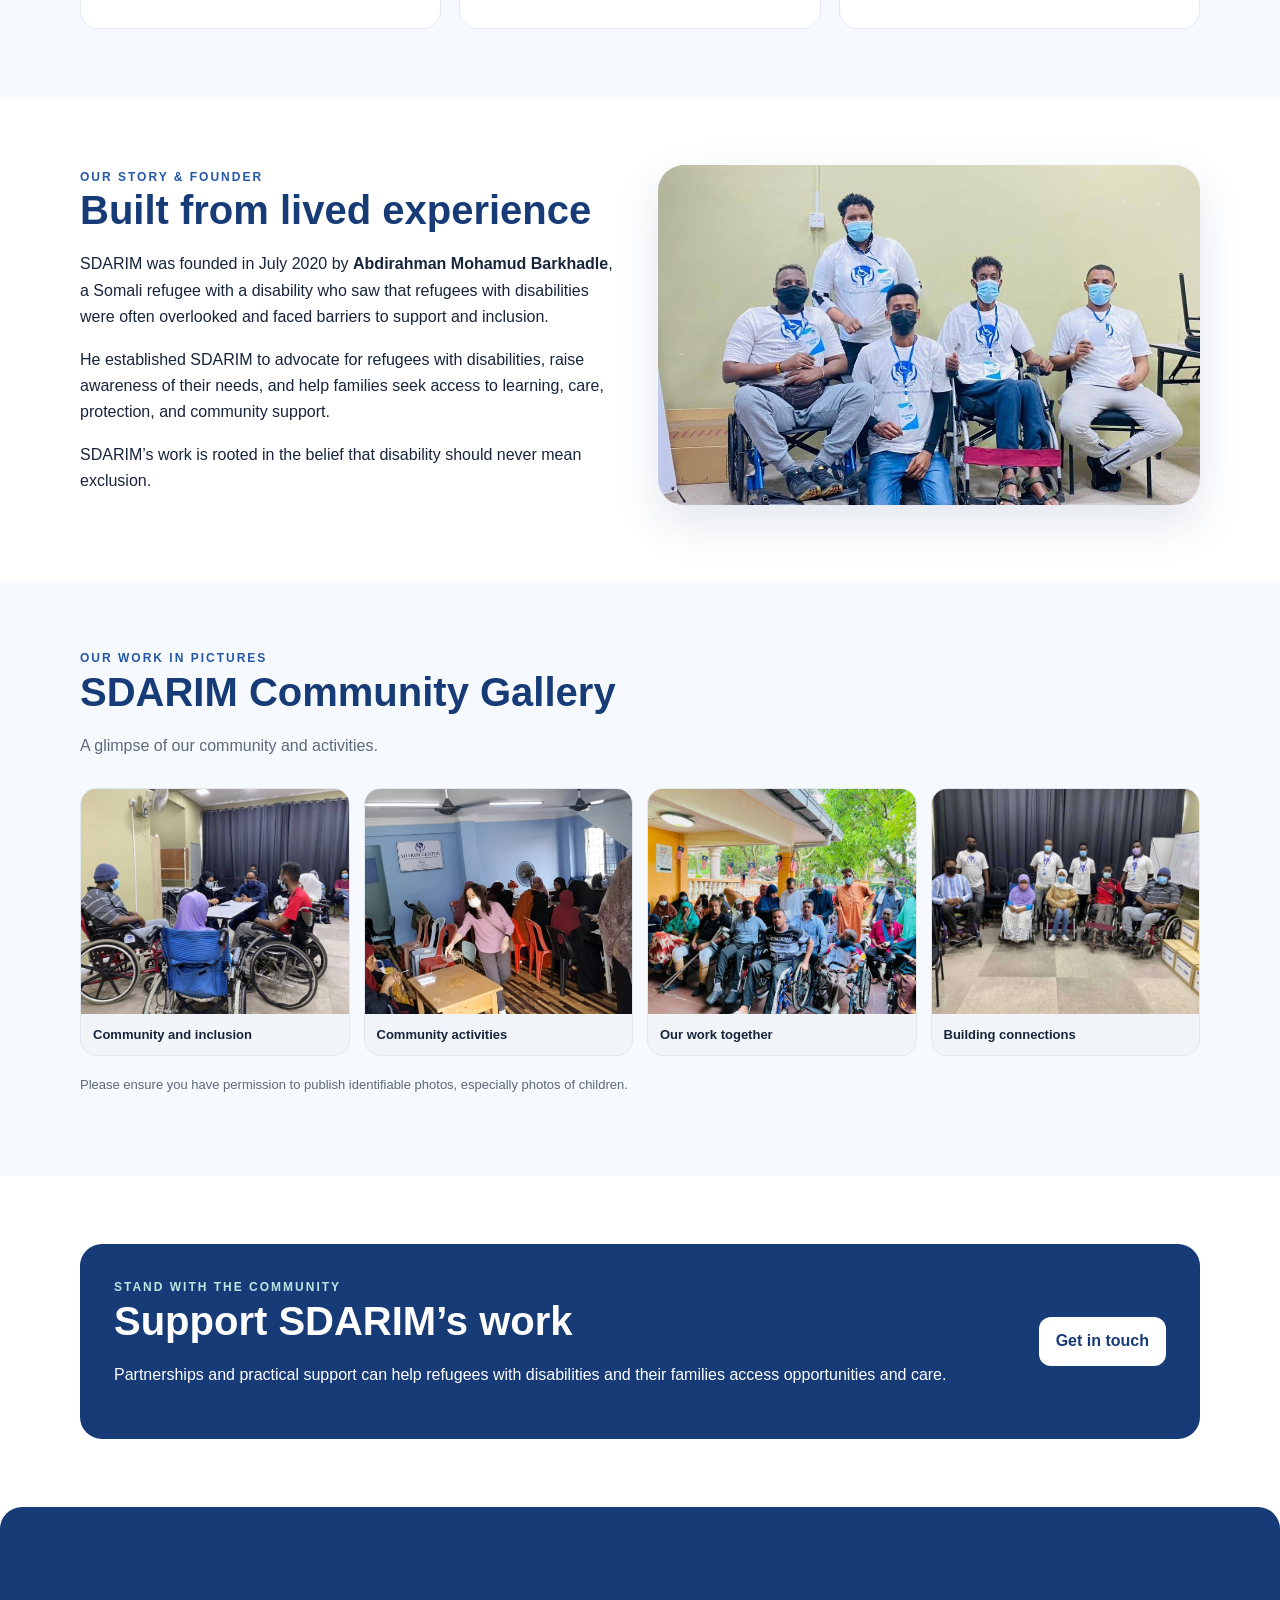
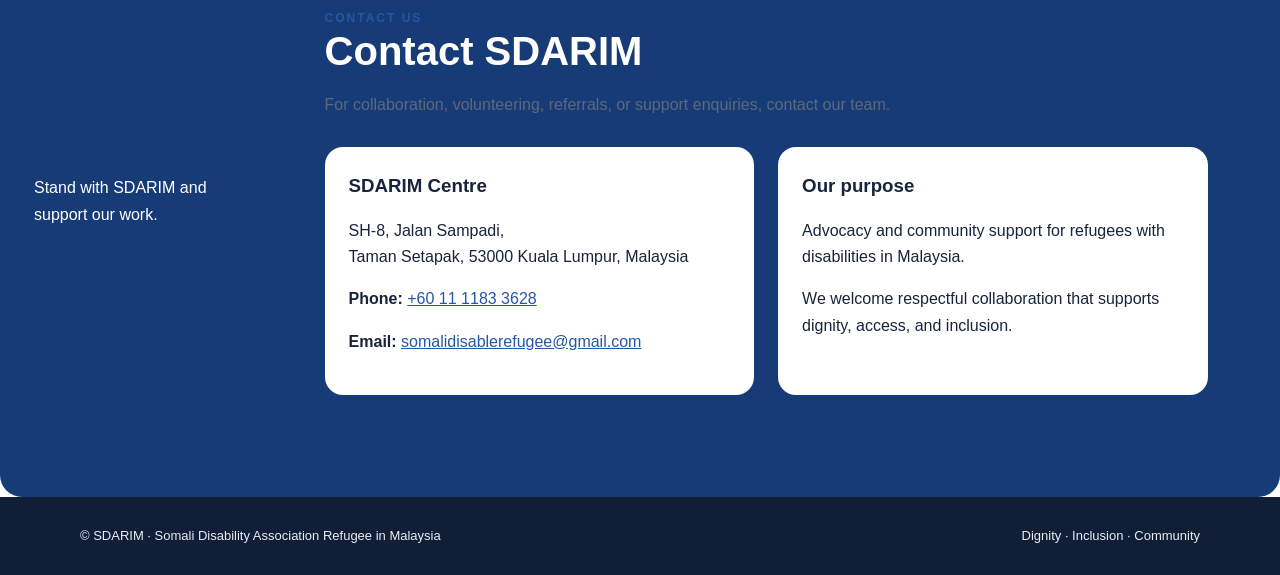
==== commit bbc8a432: "Add link for Autism & Child Development in navigation" ====
--- a/index.html
+++ b/index.html
@@ -36,7 +36,7 @@
   <div class="wrap header-inner">
     <a class="brand" href="#home" aria-label="SDARIM home"><img class="brand-mark" src="sdarim-logo.jpg" alt="Official SDARIM logo"><span><strong>SDARIM</strong><small>Somali Disability Association Refugee in Malaysia</small></span></a>
     <nav aria-label="Main navigation">
-      <a href="#home">Home</a><a href="#about">About Us</a><a href="#services">Services</a><a href="#story">Our Story</a><a href="#gallery">Gallery</a><a href="#contact">Contact</a><a class="support-link" href="#support">Support Us</a>
+      <a href="#home">Home</a><a href="#about">About Us</a><a href="#services">Services</a><a href="#story">Our Story</a><a href="#gallery">Gallery</a><a href="#contact">Contact</a><a class="support-link" href="#support">Support Us</a><a href="#autism-child-development">Autism &amp; Child Development</a>
     </nav>
   </div>
 </header>
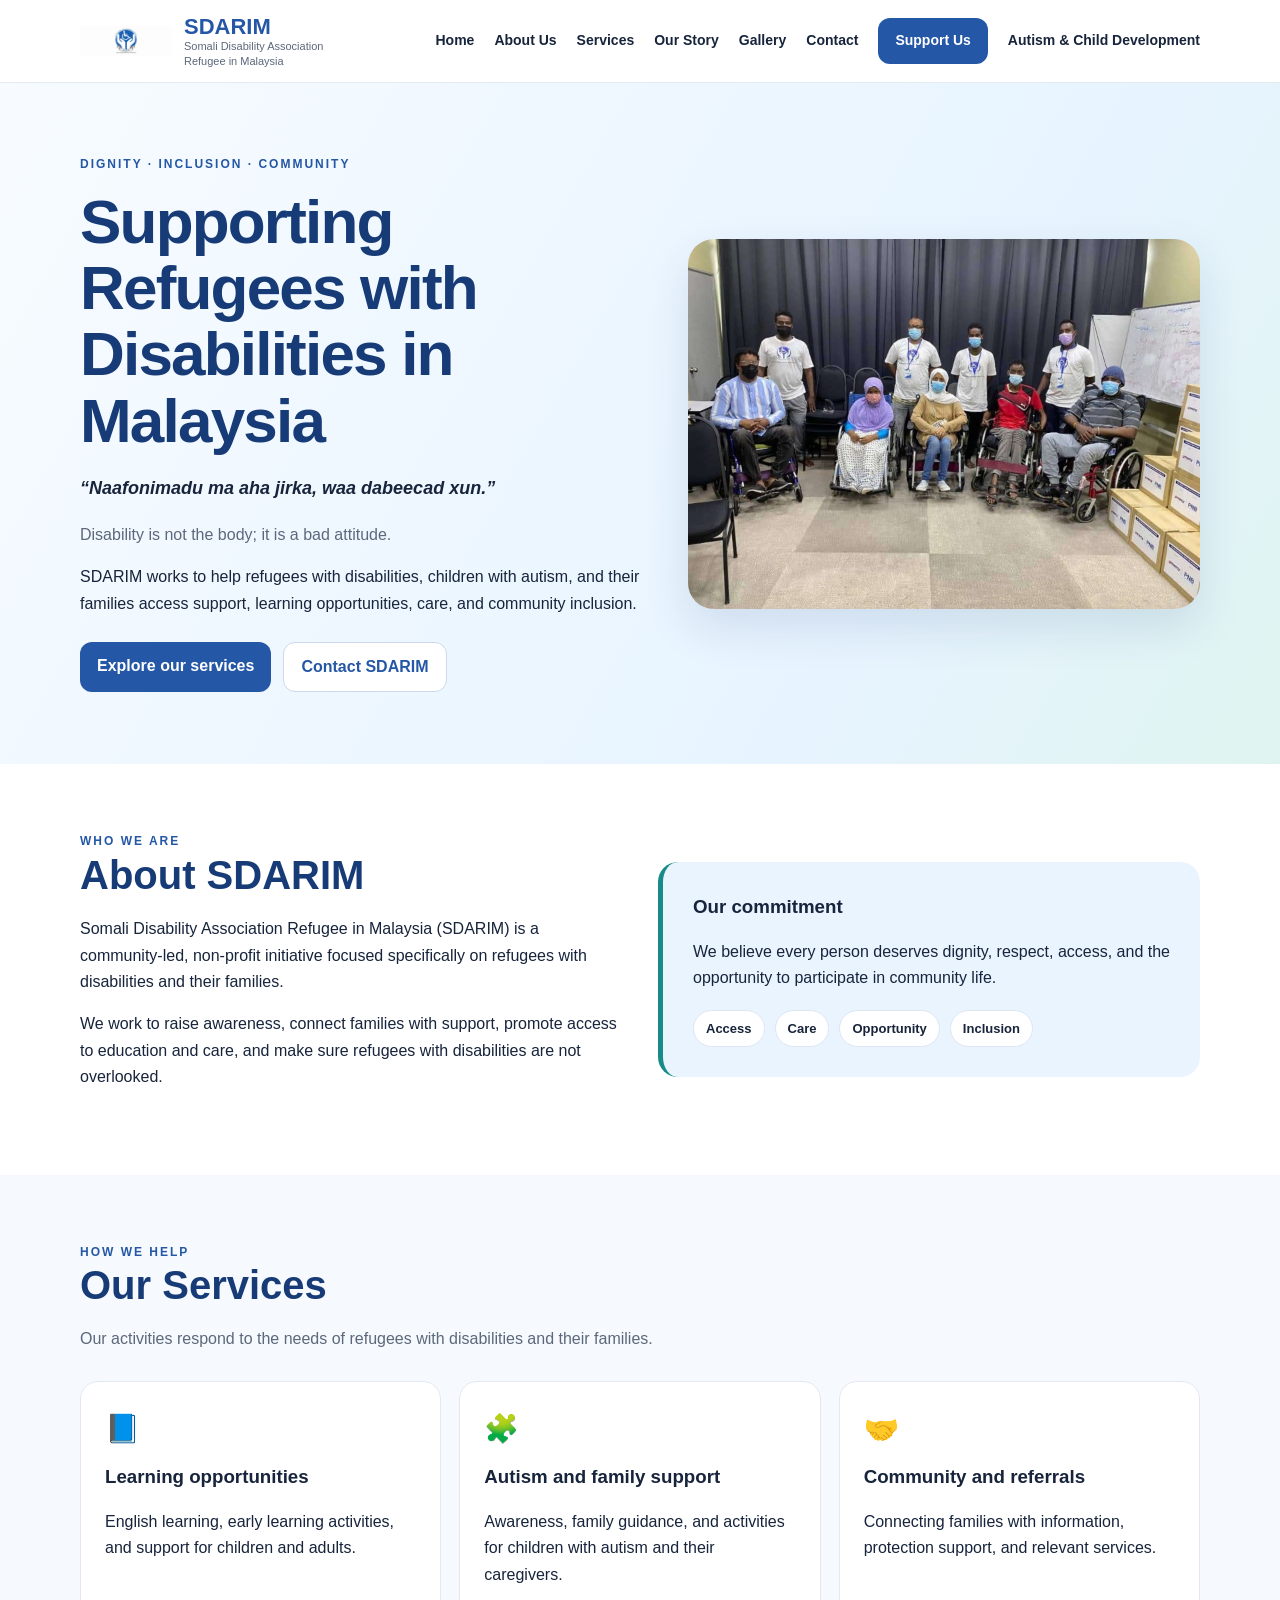
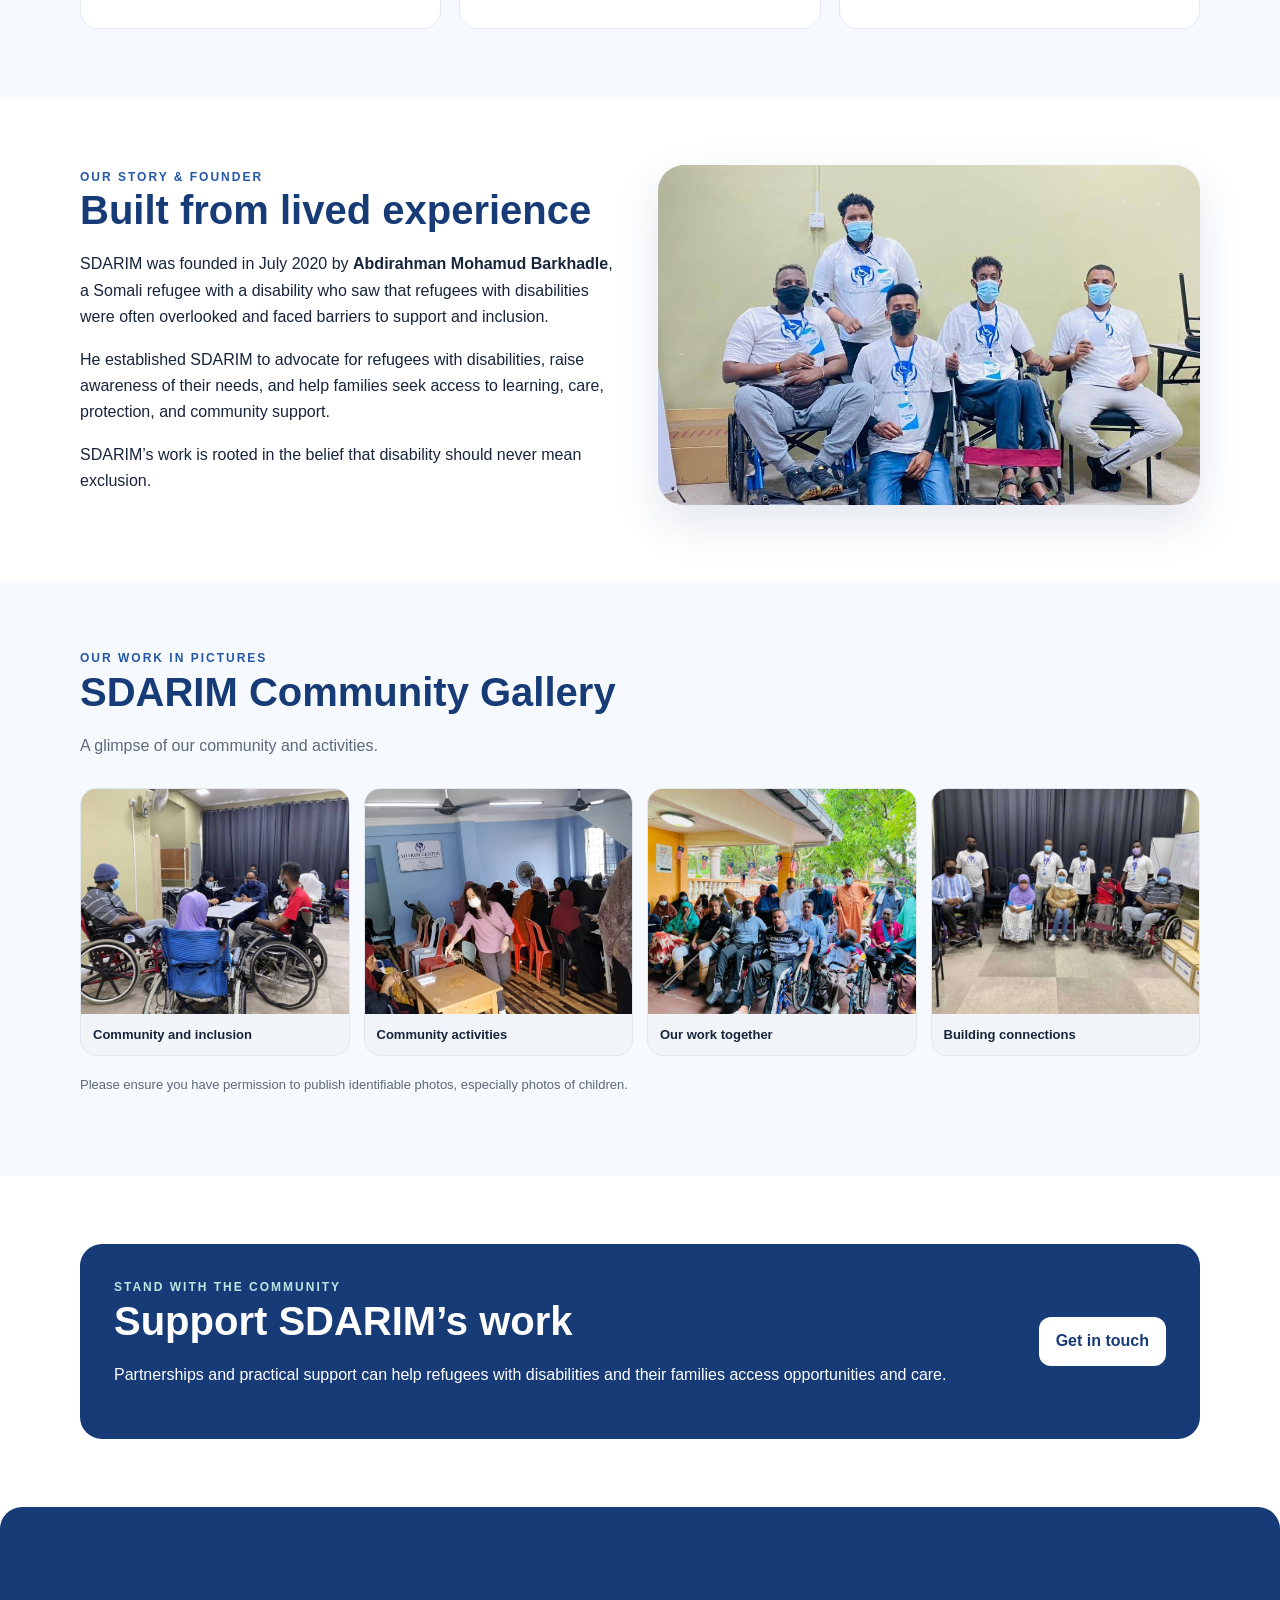
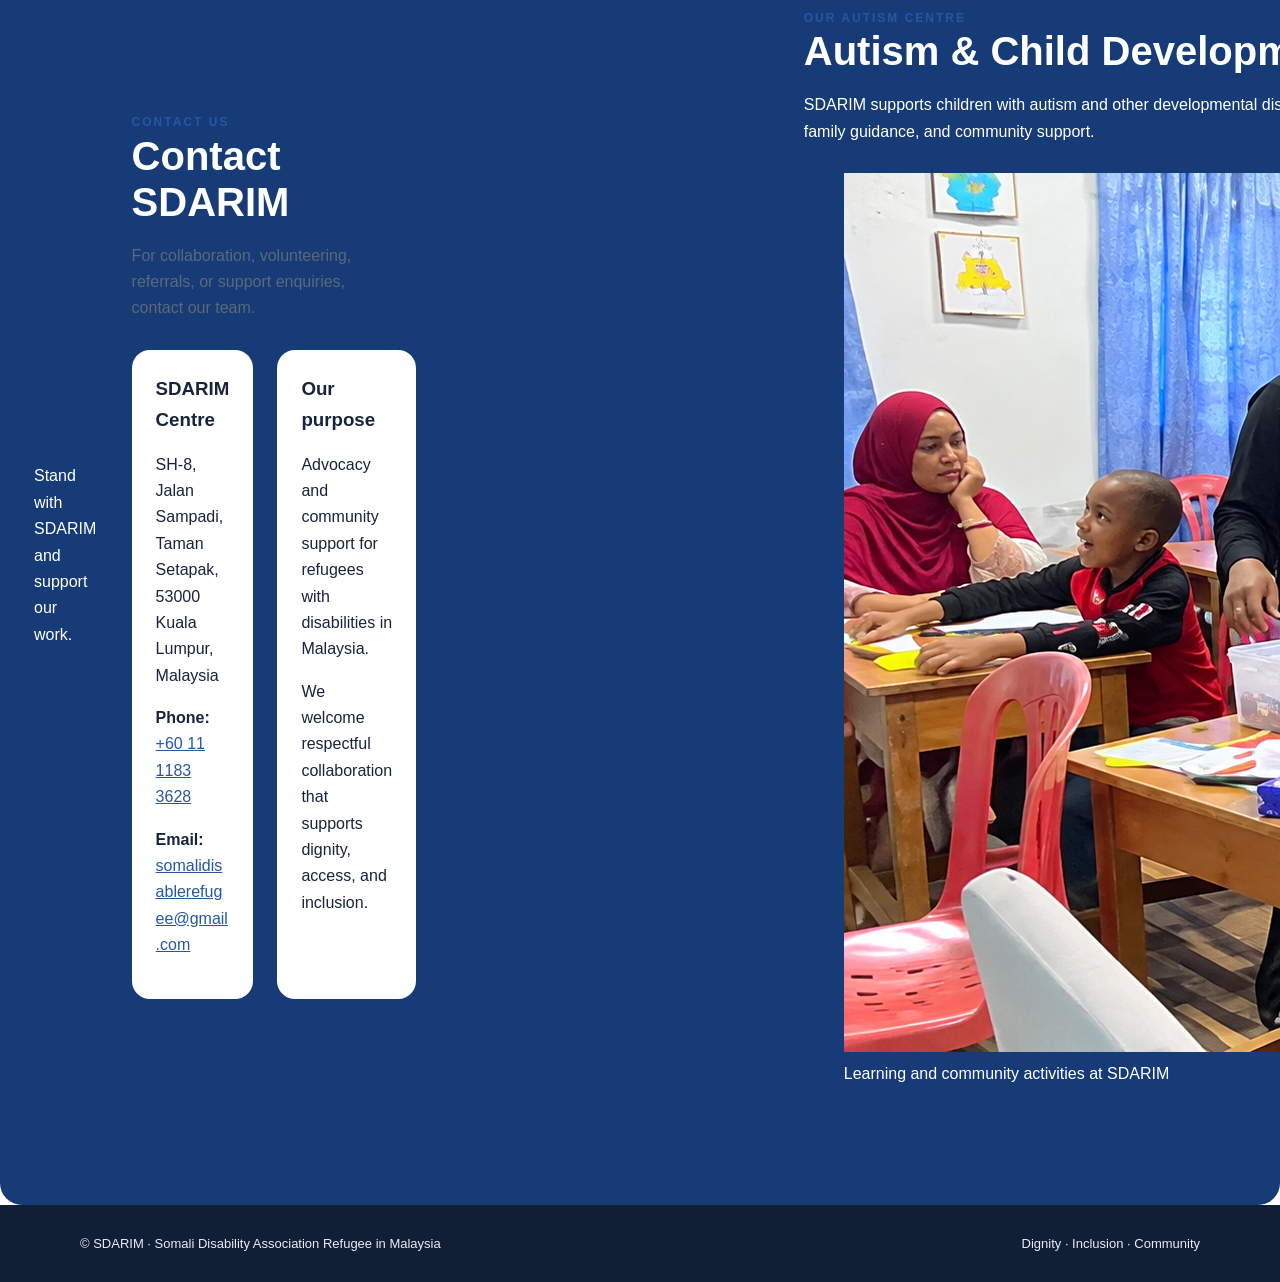
==== commit 0e835c45: "Update index.html" ====
--- a/index.html
+++ b/index.html
@@ -80,6 +80,19 @@
   <section id="contact"><div class="wrap"><div class="section-intro"><div class="eyebrow">Contact us</div> <h2>Contact SDARIM</h2><p class="muted">For collaboration, volunteering, referrals, or support enquiries, contact our team.</p></div>
     <div class="contact-grid"><div class="contact-box"><h3>SDARIM Centre</h3><p>SH-8, Jalan Sampadi,<br>Taman Setapak, 53000 Kuala Lumpur, Malaysia</p><p><strong>Phone:</strong> <a href="tel:+601111833628">+60 11 1183 3628</a></p><p><strong>Email:</strong> <a href="mailto:somalidisablerefugee@gmail.com">somalidisablerefugee@gmail.com</a></p></div><div class="contact-box"><h3>Our purpose</h3><p>Advocacy and community support for refugees with disabilities in Malaysia.</p><p>We welcome respectful collaboration that supports dignity, access, and inclusion.</p></div></div>
   </div></section>
+<section id="autism-child-development">
+  <div class="wrap">
+    <div class="section-intro">
+      <div class="eyebrow">OUR AUTISM CENTRE</div>
+      <h2>Autism &amp; Child Development</h2>
+      <p>SDARIM supports children with autism and other developmental disabilities through learning activities, family guidance, and community support.</p>
+    </div>
+    <figure>
+      <img src="Vibrant Community Classroom Learning.png" alt="Children taking part in classroom learning activities at SDARIM">
+      <figcaption>Learning and community activities at SDARIM</figcaption>
+    </figure>
+  </div>
+</section>      
 </main>
 <footer class="site-footer"><div class="wrap footer-inner"><span>© SDARIM · Somali Disability Association Refugee in Malaysia</span><span>Dignity · Inclusion · Community</span></div></footer>
 </body>
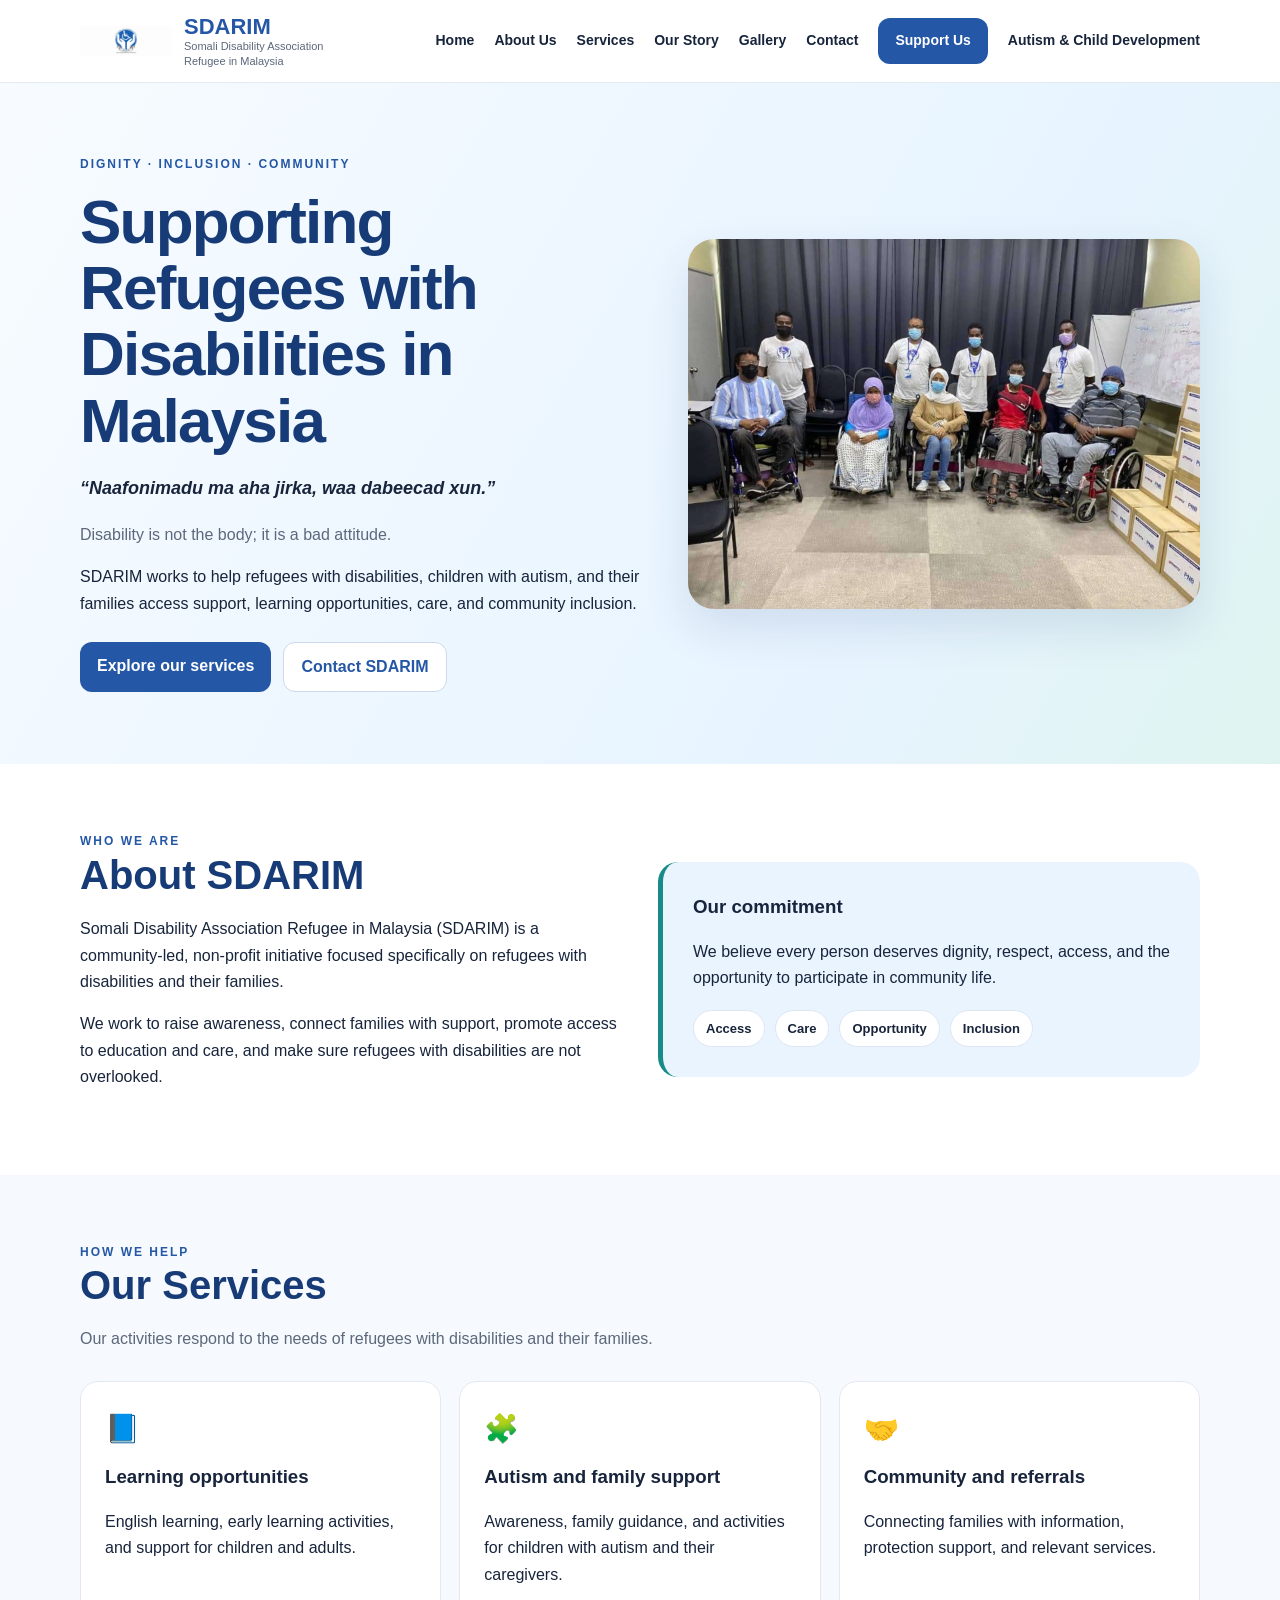
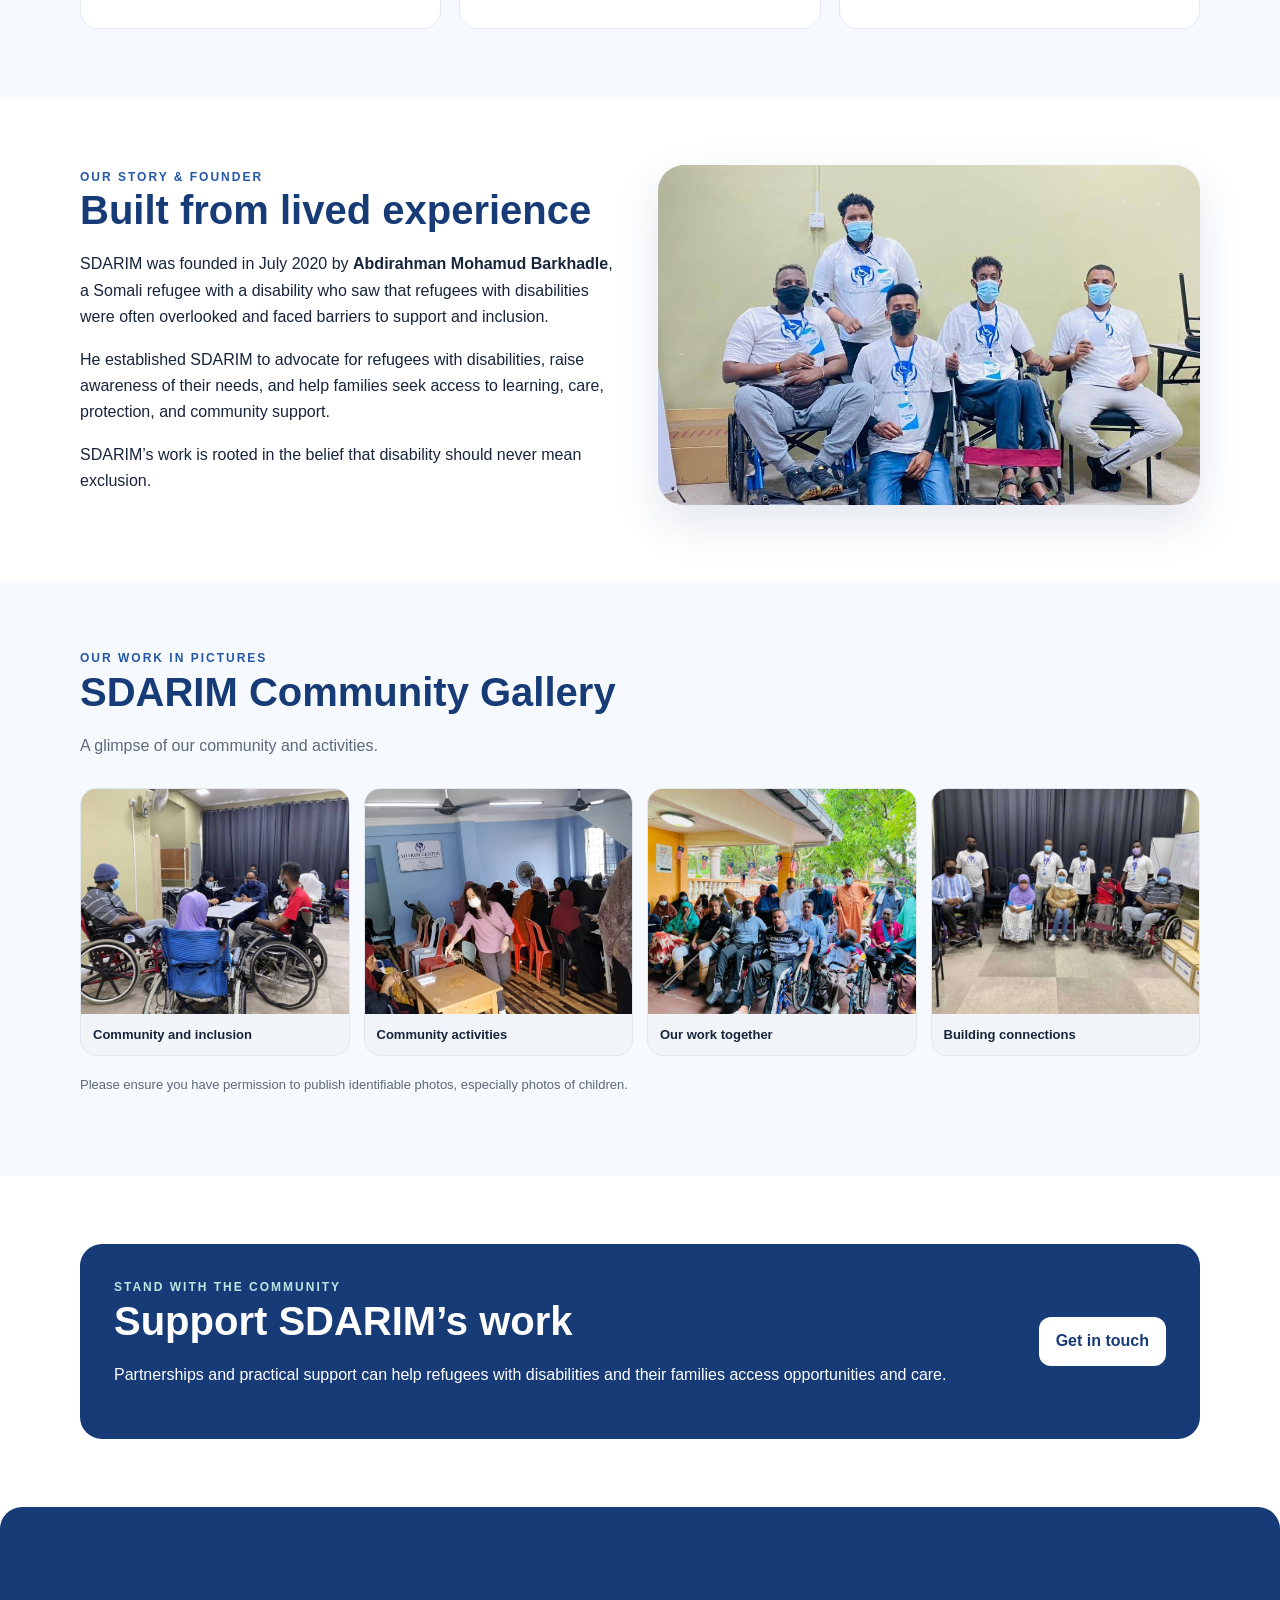
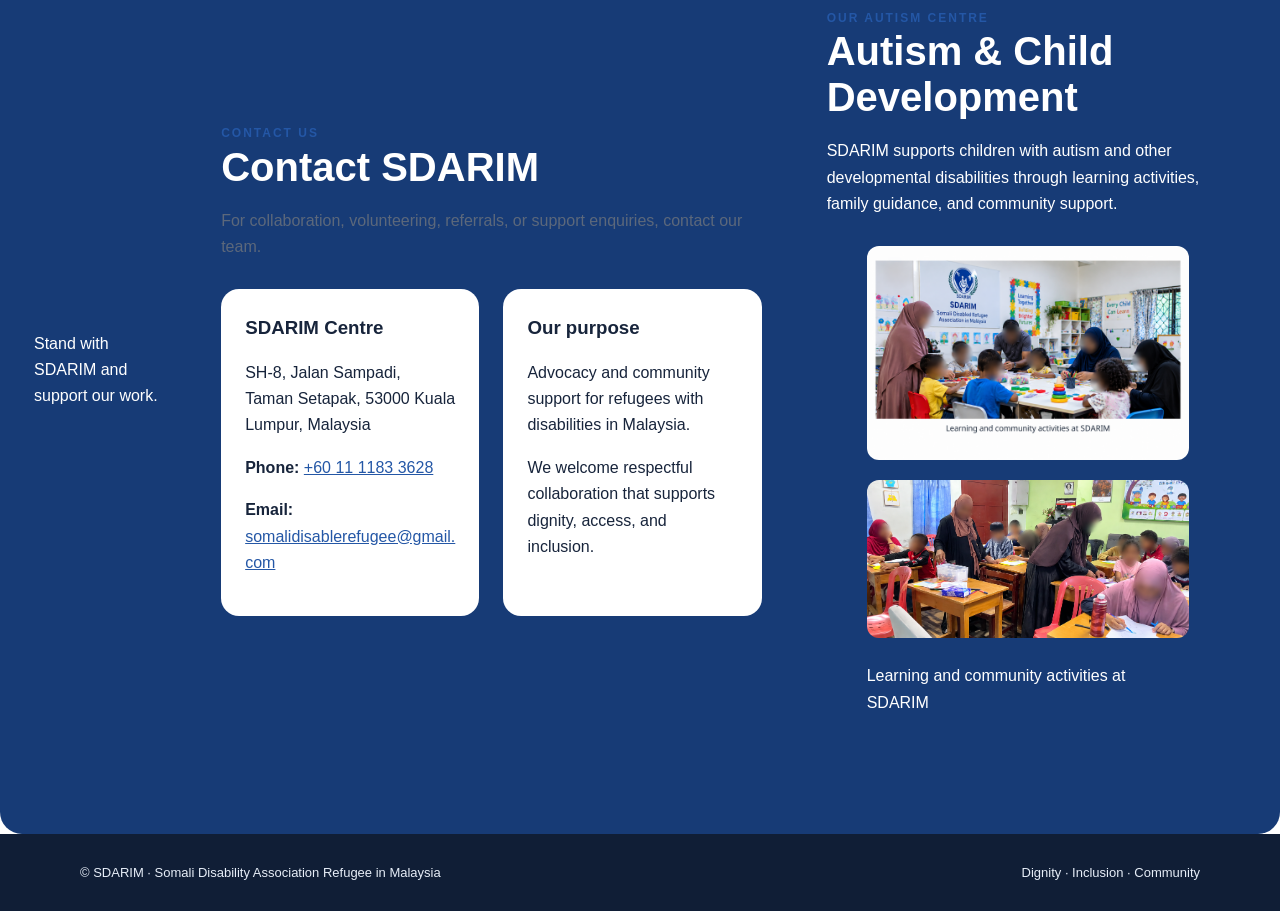
==== commit 45ab4aca: "Add figure with images of SDARIM activities Added a new figure section with images showcasing SDARIM" ====
--- a/index.html
+++ b/index.html
@@ -87,10 +87,16 @@
       <h2>Autism &amp; Child Development</h2>
       <p>SDARIM supports children with autism and other developmental disabilities through learning activities, family guidance, and community support.</p>
     </div>
-    <figure>
-      <img src="Vibrant Community Classroom Learning.png" alt="Children taking part in classroom learning activities at SDARIM">
-      <figcaption>Learning and community activities at SDARIM</figcaption>
-    </figure>
+
+<figure>
+  <div style="display:flex; flex-wrap:wrap; gap:20px; justify-content:center; margin:25px 0;">
+    <img src="Learning%20Together%20at%20SDARIM.png%202" alt="SDARIM classroom learning activities with faces blurred" style="width:100%; max-width:420px; height:auto; border-radius:12px;">
+    <img src="Blurred%20Faces%2C%20Busy%20Classroom%20Learning.png" alt="Children learning at the SDARIM centre with faces blurred" style="width:100%; max-width:420px; height:auto; border-radius:12px;">
+  </div>
+  <figcaption>Learning and community activities at SDARIM</figcaption>
+</figure>
+
+
   </div>
 </section>      
 </main>
